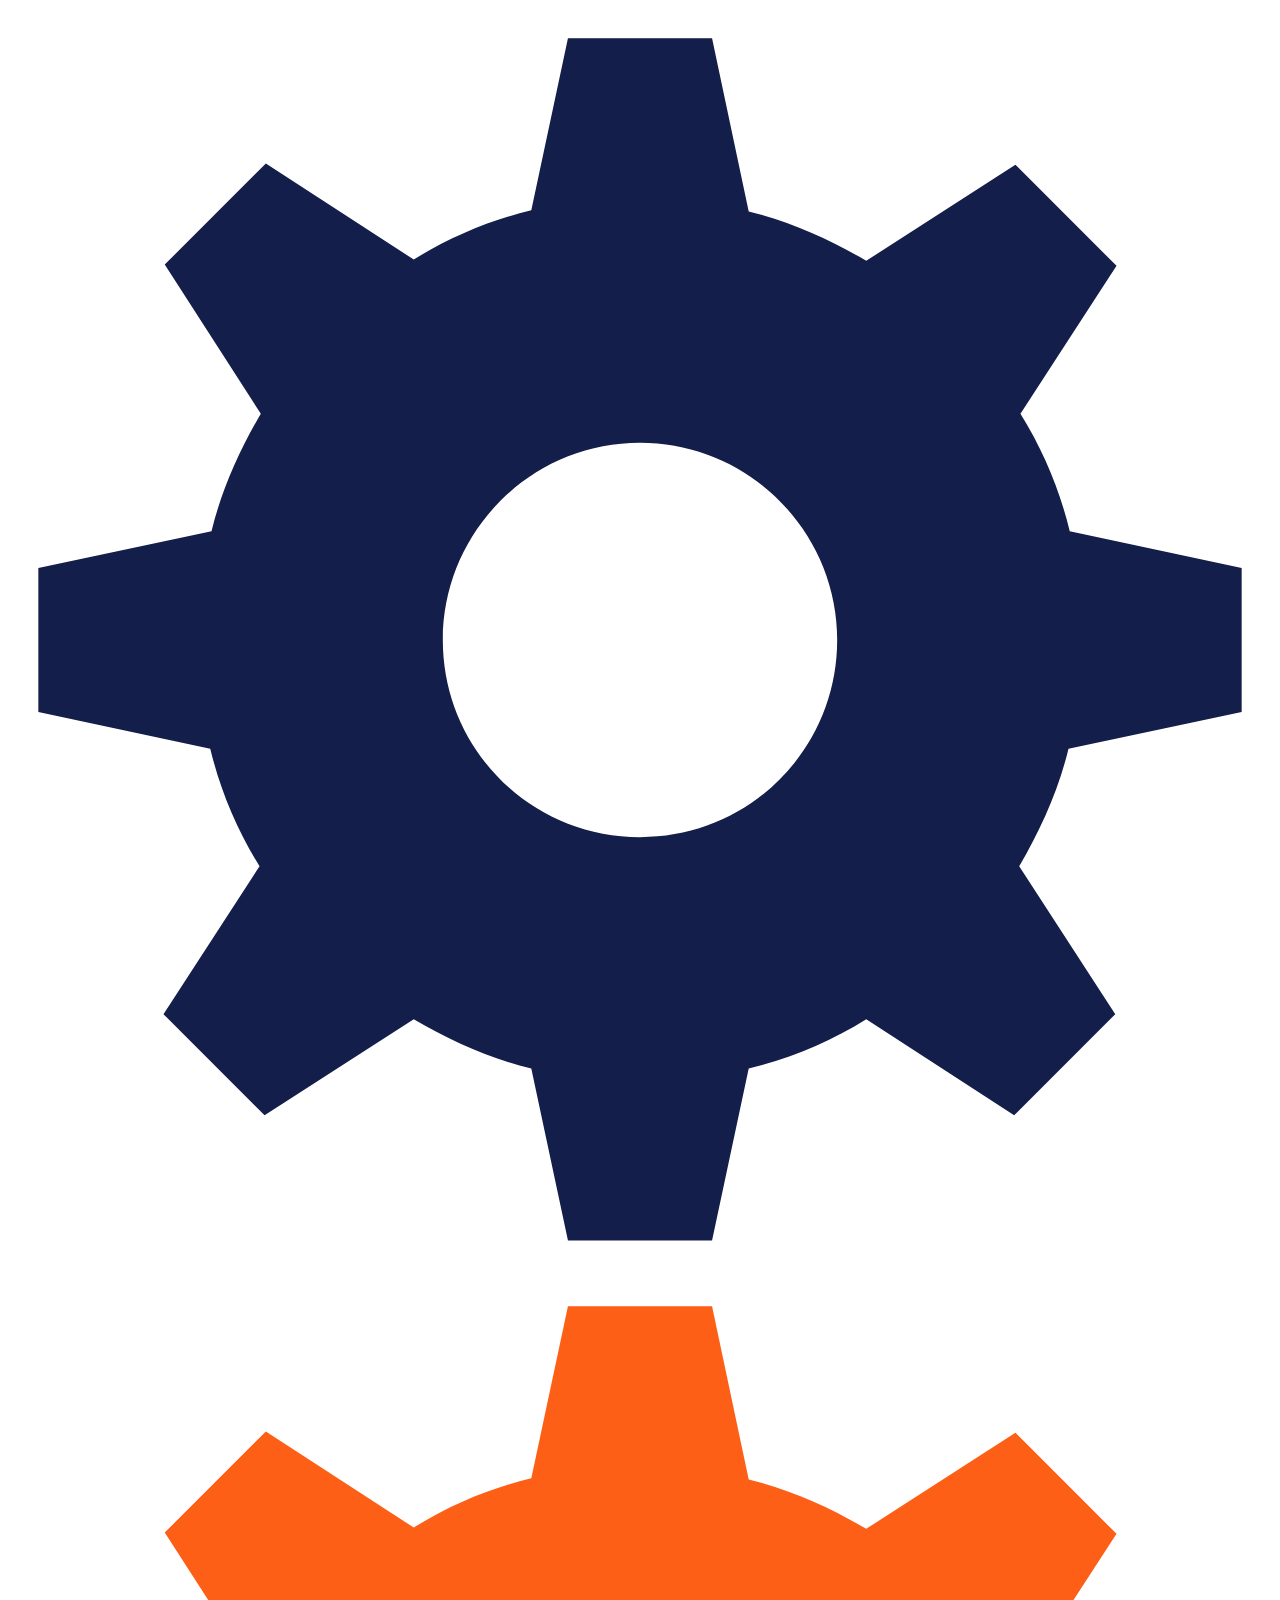
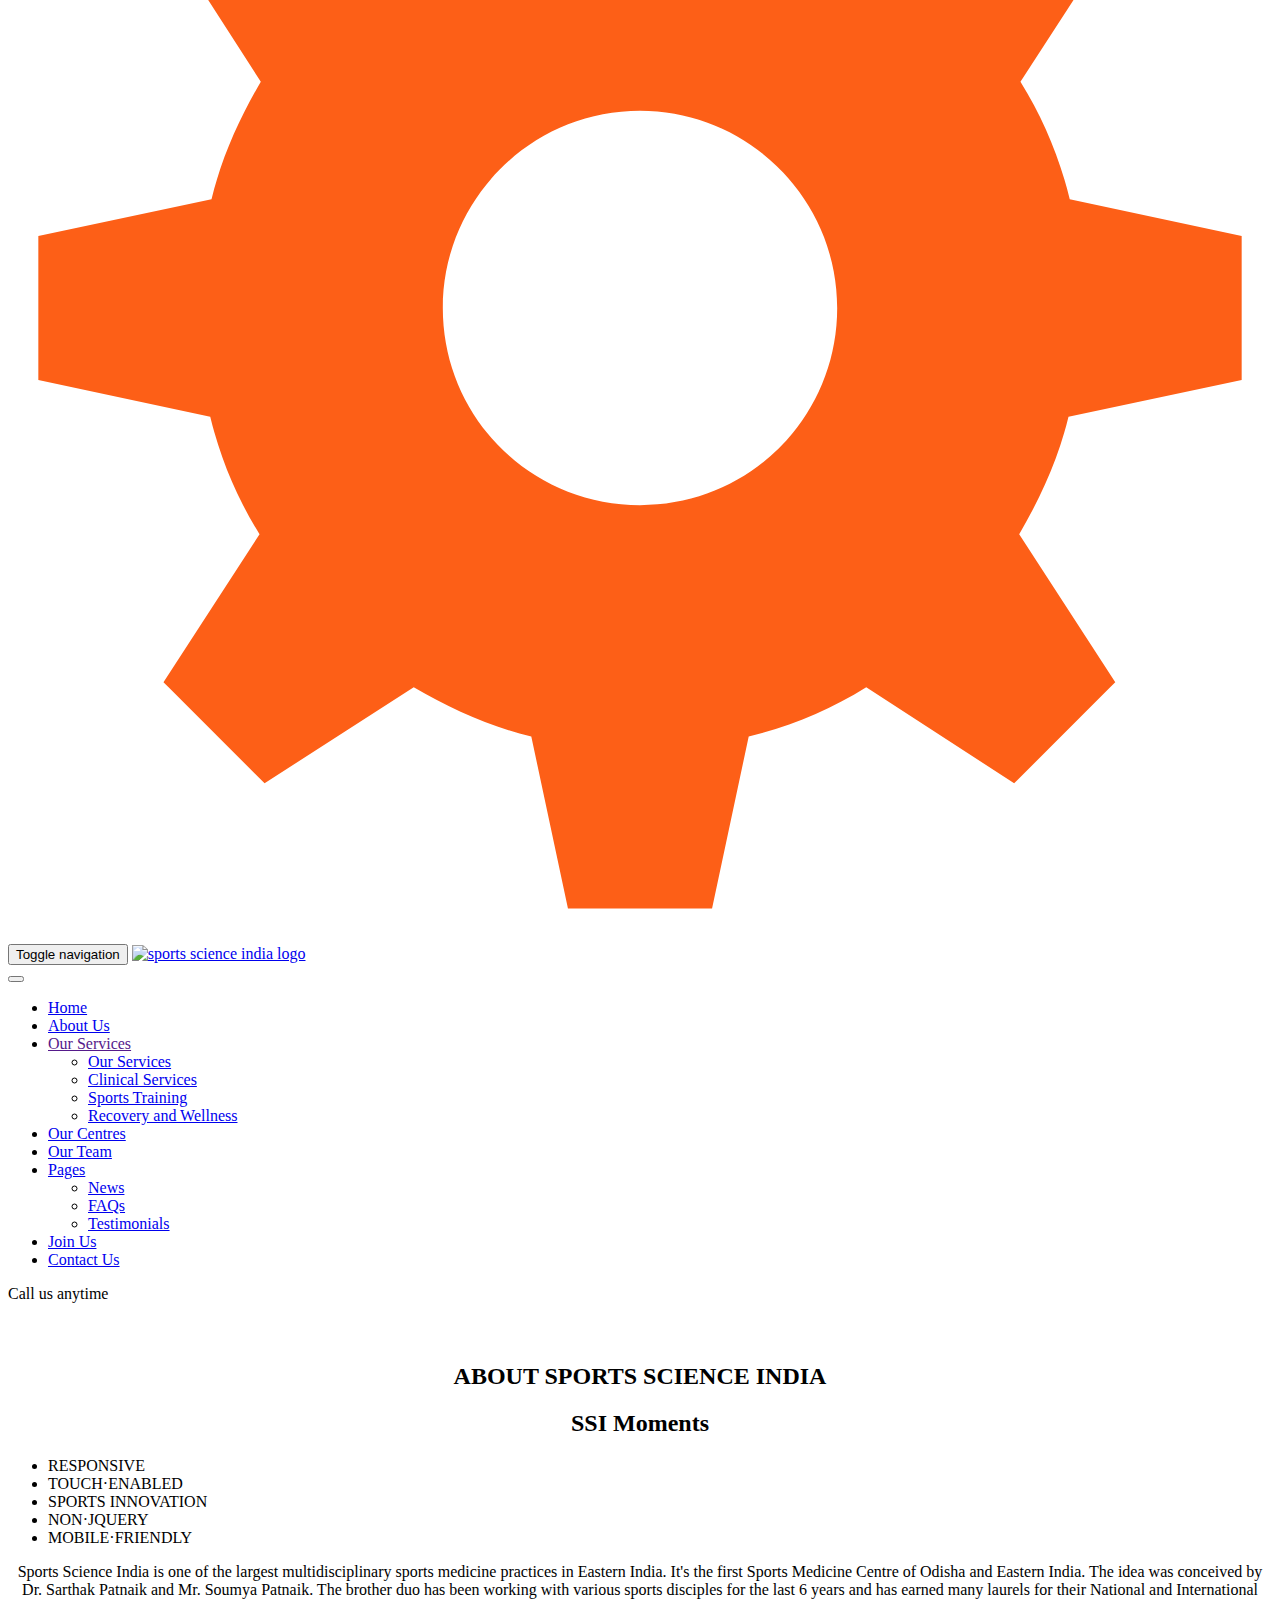
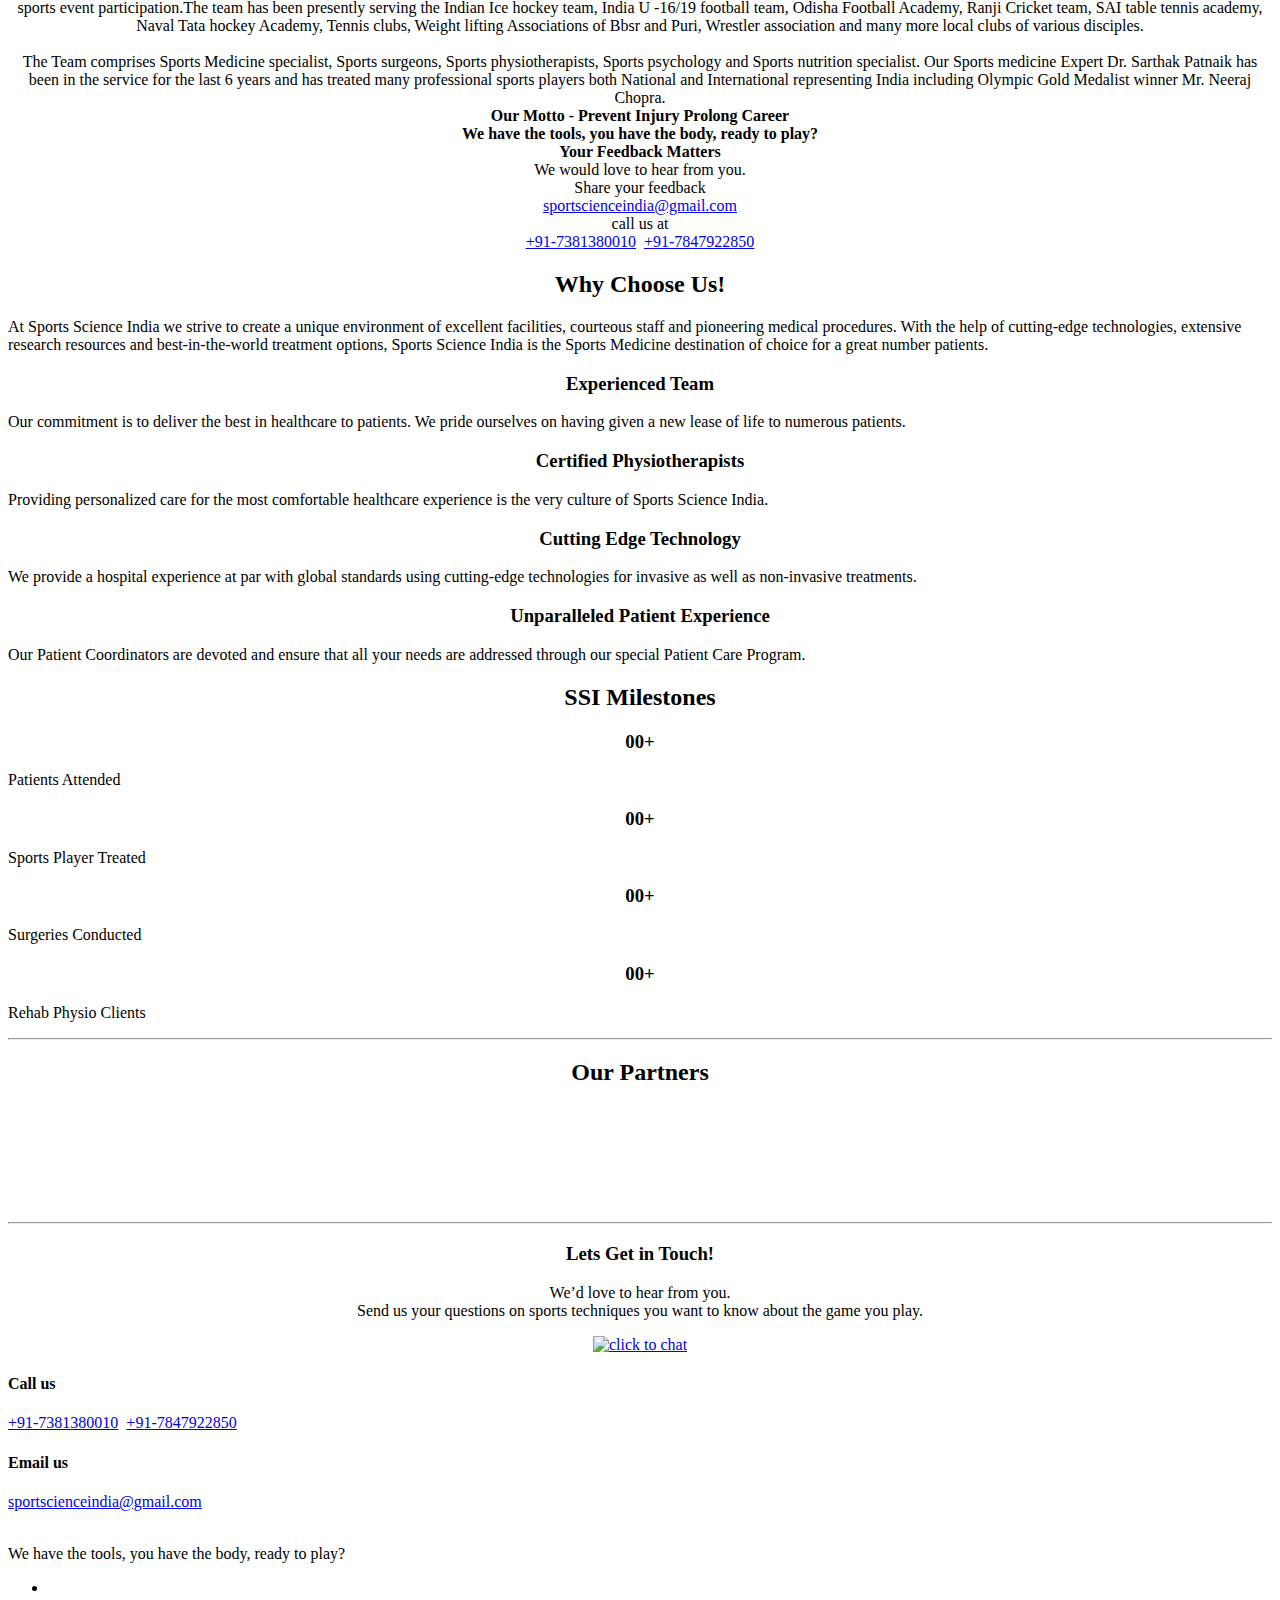
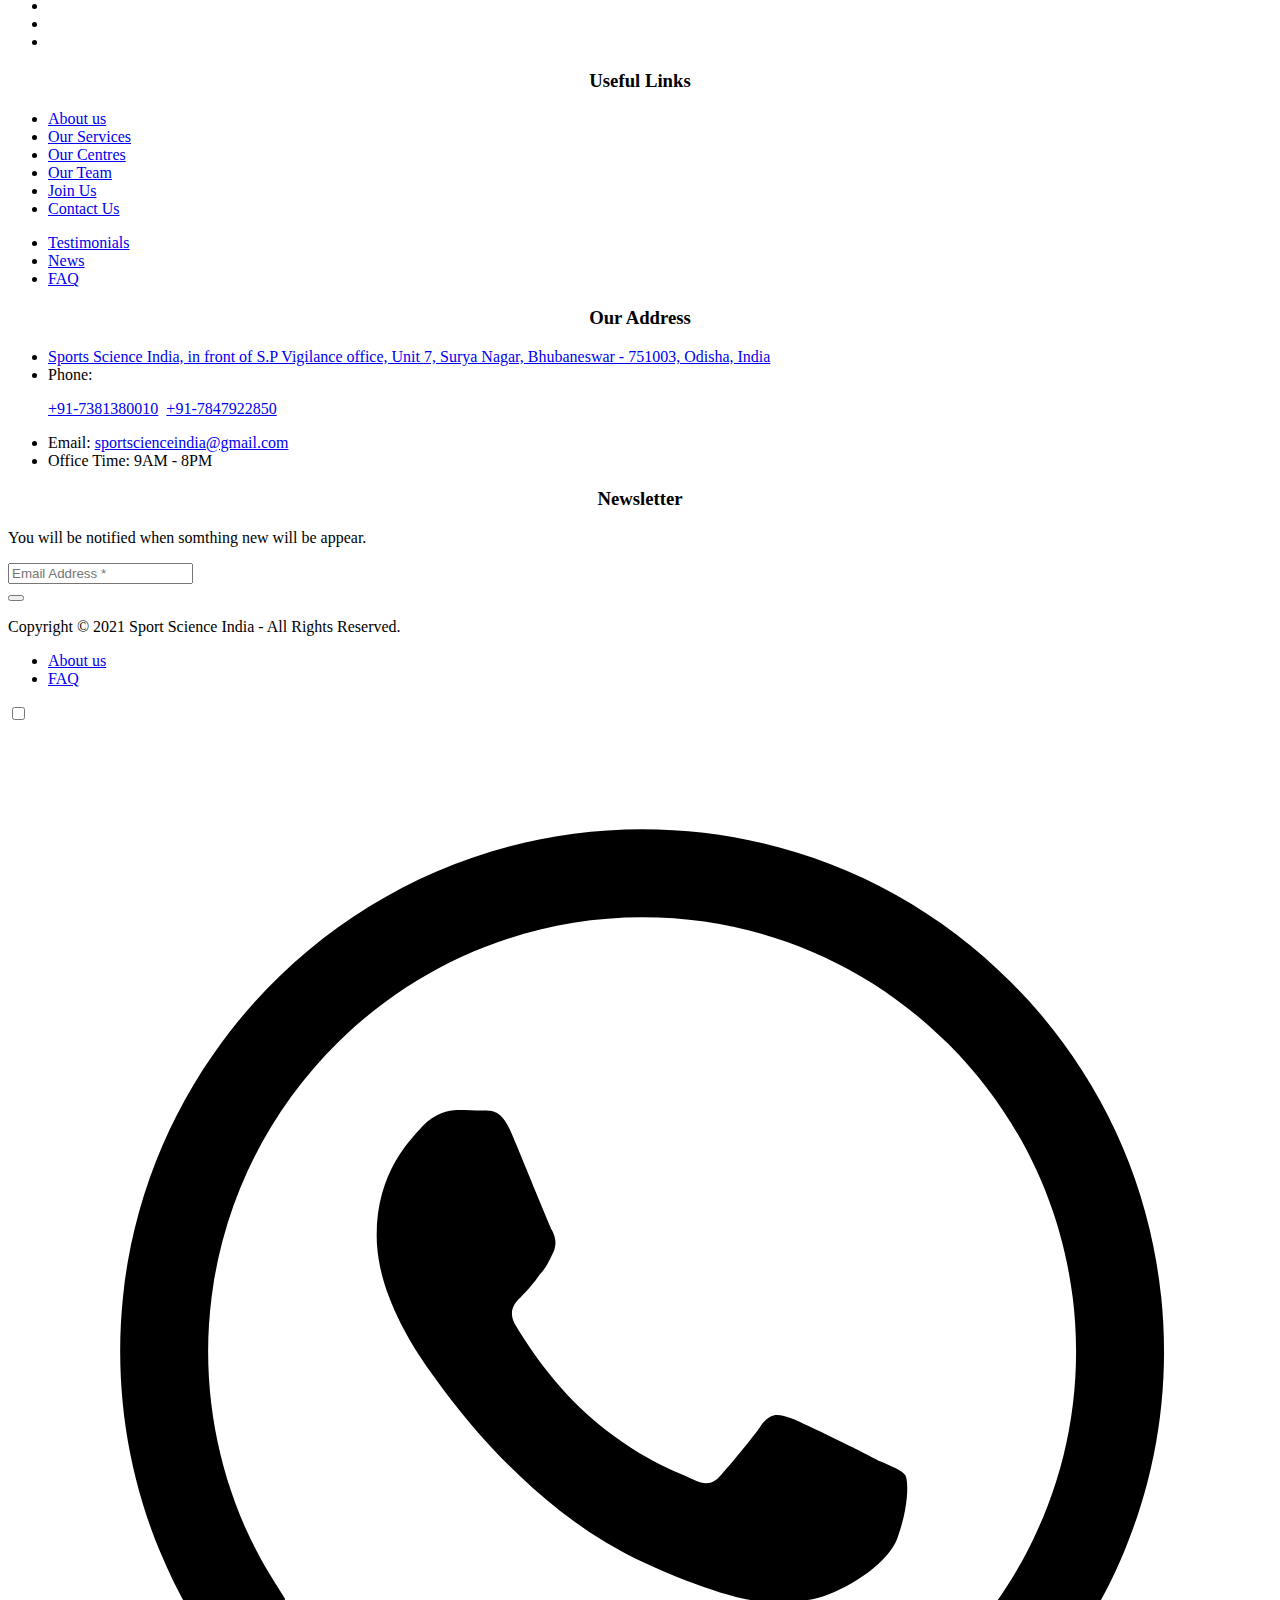
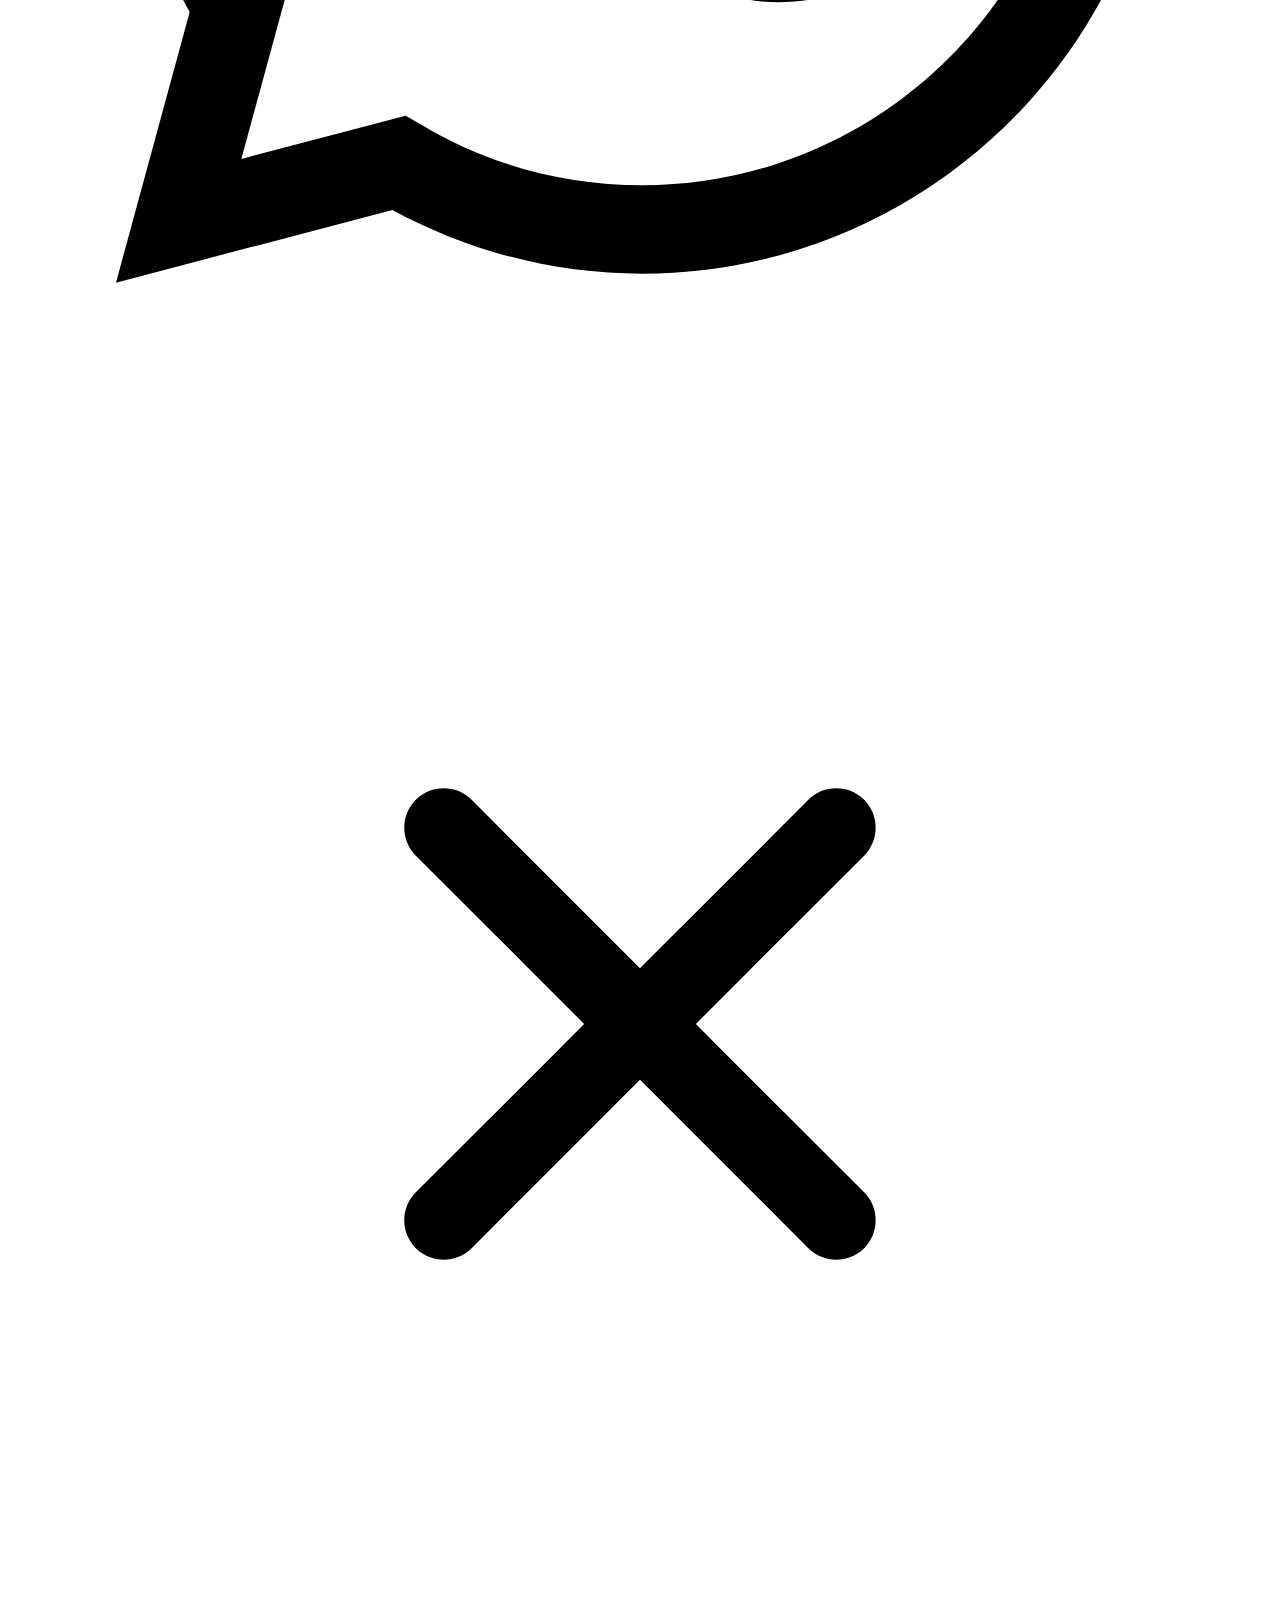
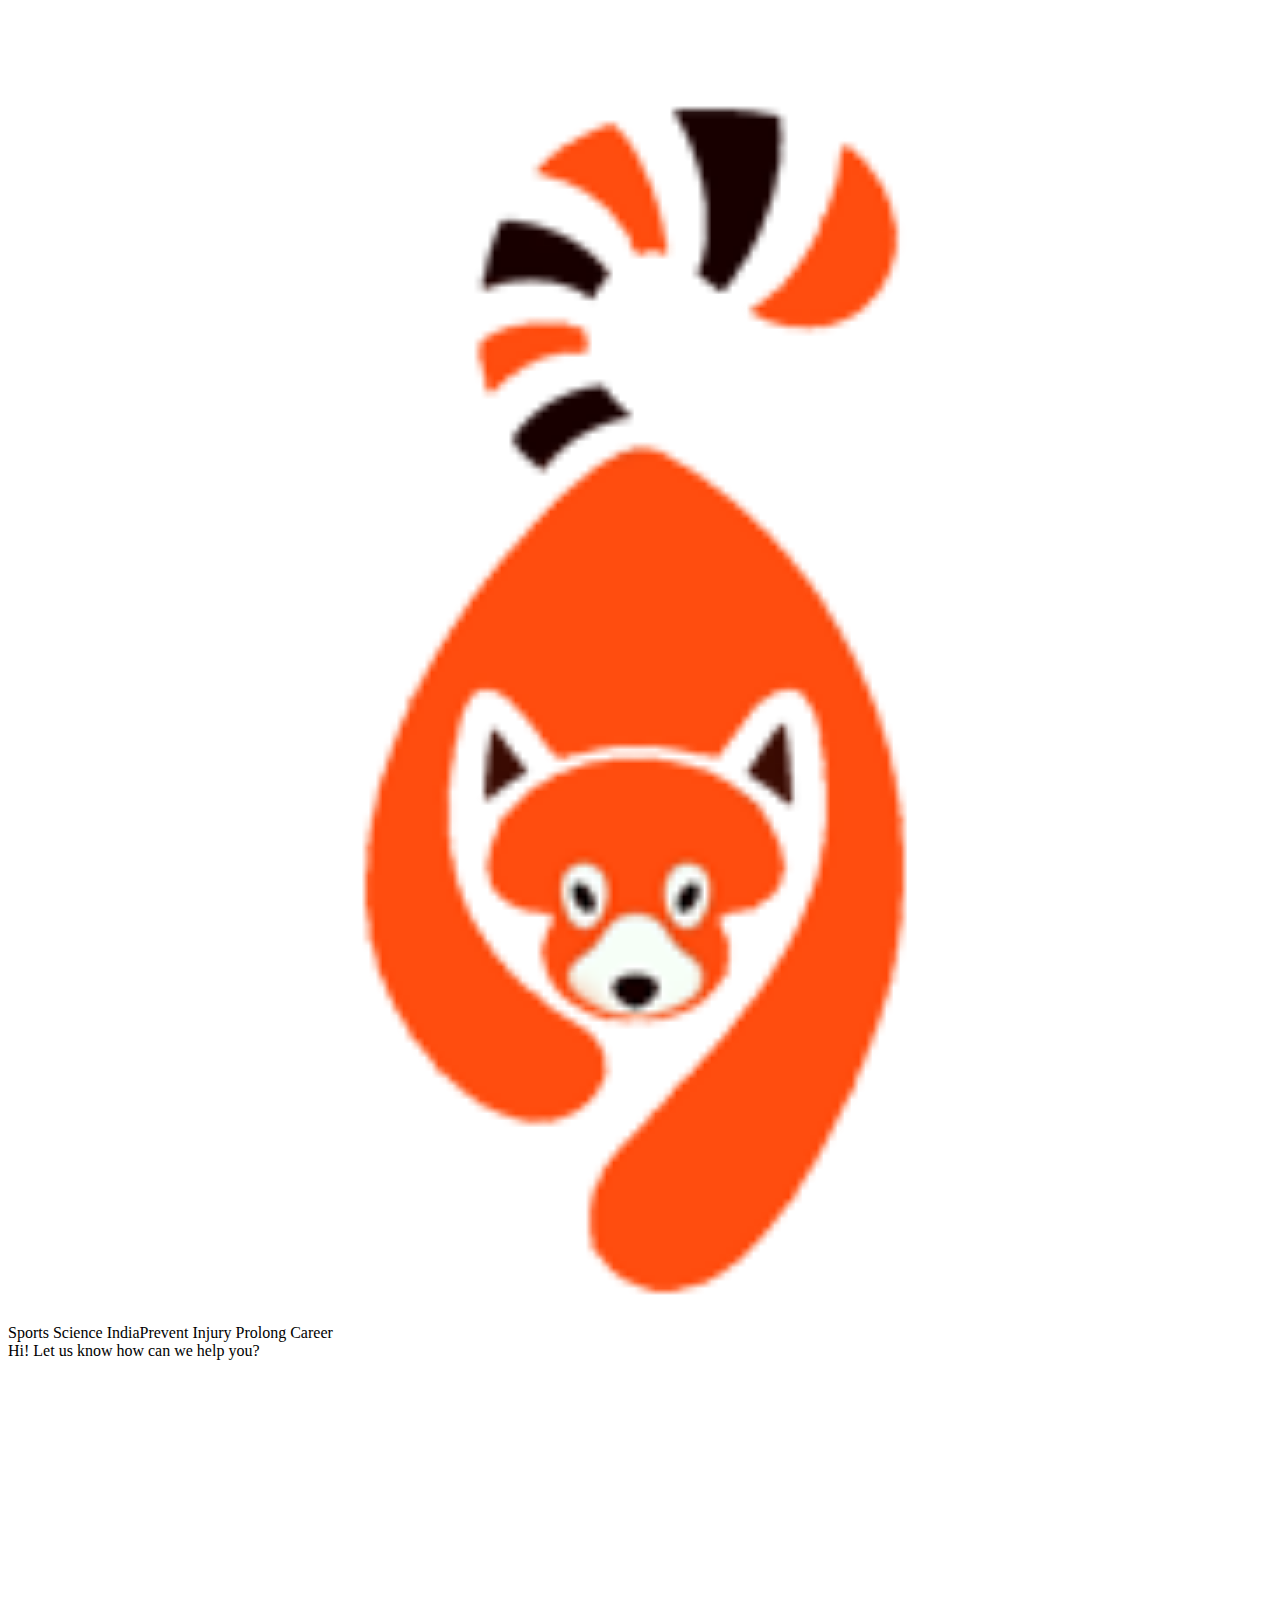
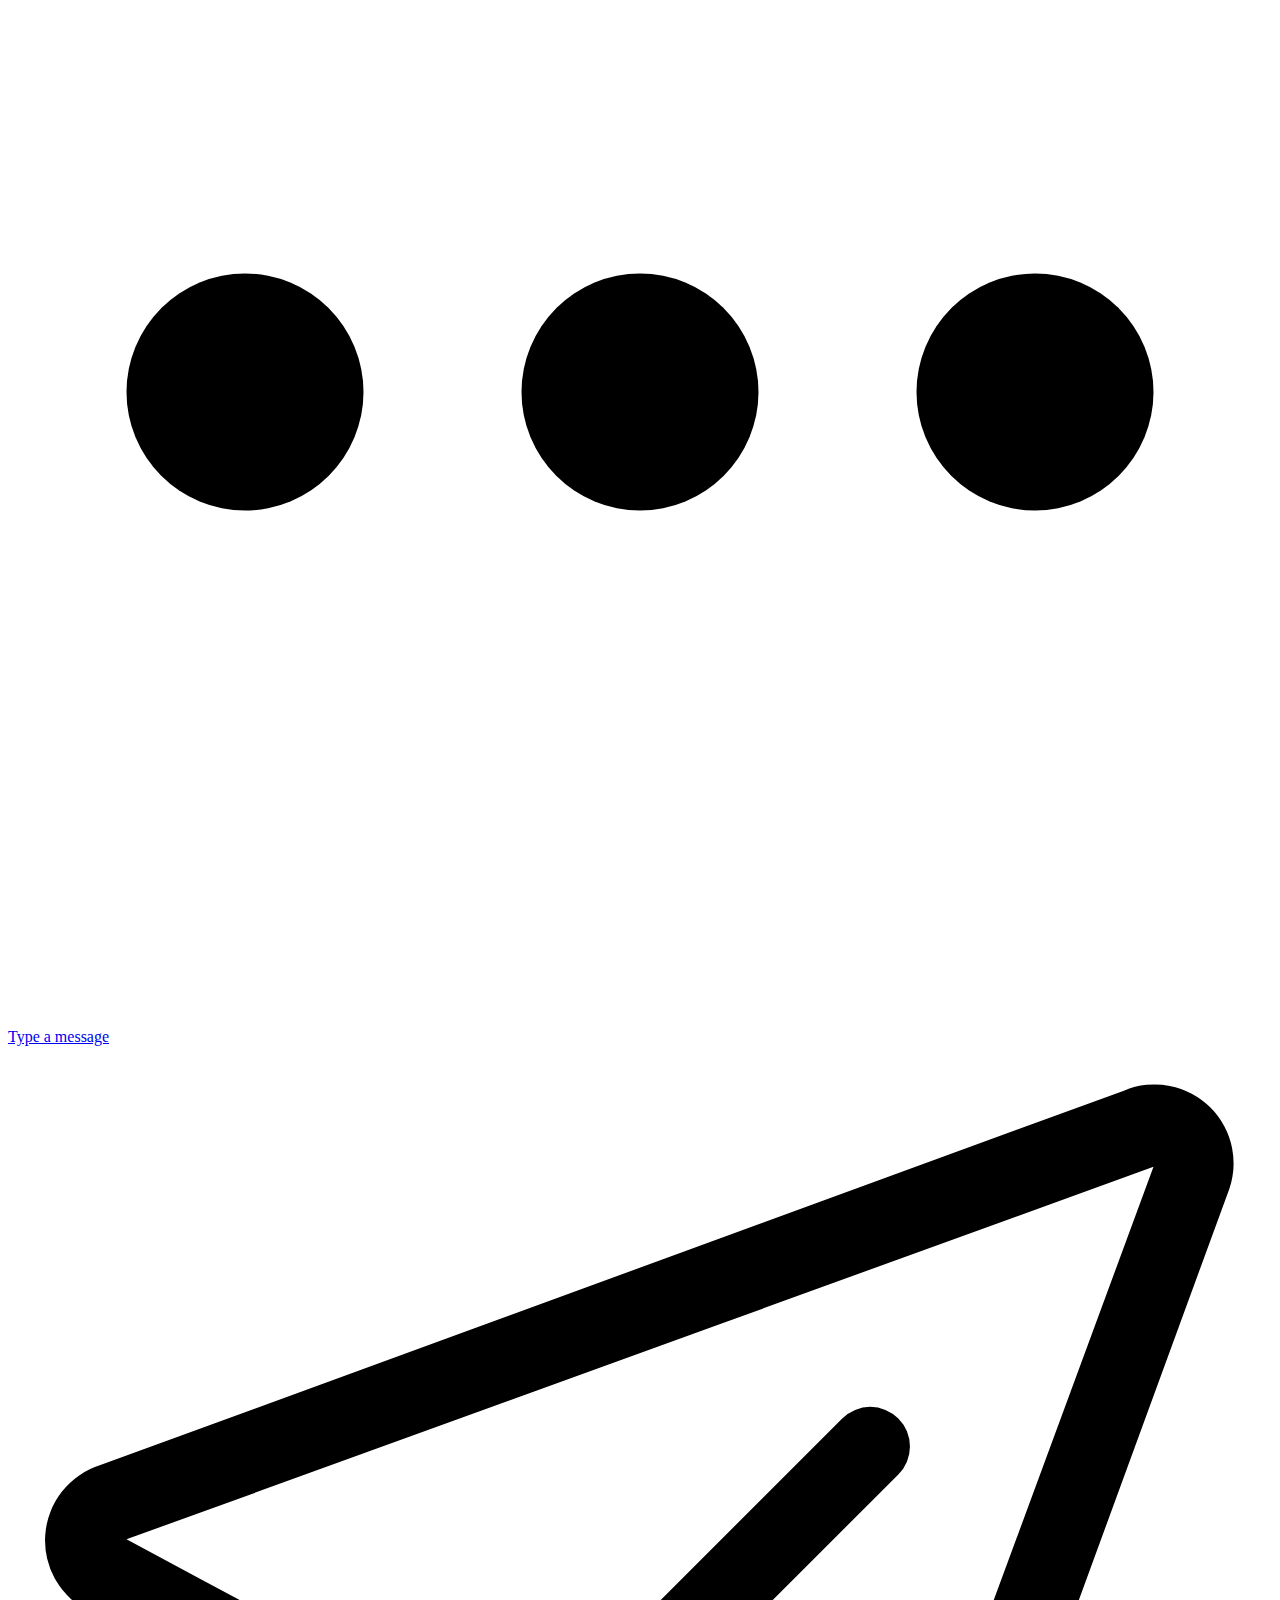
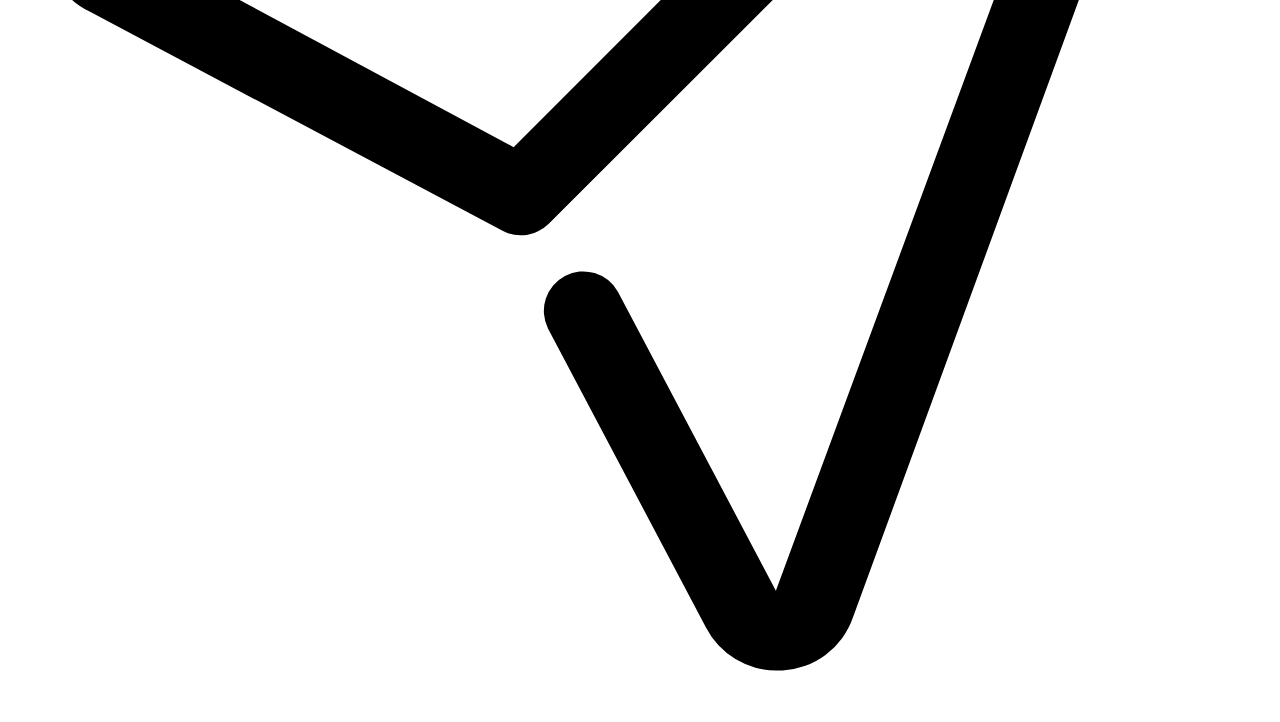
==== about.html @ 833577d1 "Update about.html" ====
<!DOCTYPE html>
<html lang="en">


<head>
    <meta charset="utf-8">
    <meta http-equiv="X-UA-Compatible" content="IE=edge">
    <meta name="viewport" content="width=device-width, initial-scale=1">
    <meta name="author" content="irstheme">

    <title>About Us - Sports Science India</title>
	
    <link rel="icon" href="assets/images/favicon.png" type="image/png" sizes="16x16">
    <link href="assets/css/themify-icons.css" rel="stylesheet">
    <link href="assets/css/flaticon.css" rel="stylesheet">
    <link href="assets/css/bootstrap.min.css" rel="stylesheet">
    <link href="assets/css/animate.css" rel="stylesheet">
    <link href="assets/css/owl.carousel.css" rel="stylesheet">
    <link href="assets/css/owl.theme.css" rel="stylesheet">
    <link href="assets/css/slick.css" rel="stylesheet">
    <link href="assets/css/slick-theme.css" rel="stylesheet">
    <link href="assets/css/swiper.min.css" rel="stylesheet">
    <link href="assets/css/odometer-theme-default.css" rel="stylesheet">
    <link href="assets/css/owl.transitions.css" rel="stylesheet">
    <link href="assets/css/jquery.fancybox.css" rel="stylesheet">
    <link href="assets/css/style.css" rel="stylesheet">

    <!-- HTML5 shim and Respond.js for IE8 support of HTML5 elements and media queries -->
    <!--[if lt IE 9]>
    <script src="https://oss.maxcdn.com/html5shiv/3.7.3/html5shiv.min.js"></script>
    <script src="https://oss.maxcdn.com/respond/1.4.2/respond.min.js"></script>
    <![endif]-->

</head>

<body>

    <!-- start page-wrapper -->
    <div class="page-wrapper">

        <!-- start preloader -->
        <div class="preloader">
            <div class="loader">
                <div class="gear two">
                    <svg viewbox="0 0 100 100" fill="#131e4a">
                        <path d="M97.6,55.7V44.3l-13.6-2.9c-0.8-3.3-2.1-6.4-3.9-9.3l7.6-11.7l-8-8L67.9,20c-2.9-1.7-6-3.1-9.3-3.9L55.7,2.4H44.3l-2.9,13.6      c-3.3,0.8-6.4,2.1-9.3,3.9l-11.7-7.6l-8,8L20,32.1c-1.7,2.9-3.1,6-3.9,9.3L2.4,44.3v11.4l13.6,2.9c0.8,3.3,2.1,6.4,3.9,9.3      l-7.6,11.7l8,8L32.1,80c2.9,1.7,6,3.1,9.3,3.9l2.9,13.6h11.4l2.9-13.6c3.3-0.8,6.4-2.1,9.3-3.9l11.7,7.6l8-8L80,67.9      c1.7-2.9,3.1-6,3.9-9.3L97.6,55.7z M50,65.6c-8.7,0-15.6-7-15.6-15.6s7-15.6,15.6-15.6s15.6,7,15.6,15.6S58.7,65.6,50,65.6z"></path>
                    </svg>
                </div>
                <div class="gear three">
                    <svg viewbox="0 0 100 100" fill="#fd5f17">
                        <path d="M97.6,55.7V44.3l-13.6-2.9c-0.8-3.3-2.1-6.4-3.9-9.3l7.6-11.7l-8-8L67.9,20c-2.9-1.7-6-3.1-9.3-3.9L55.7,2.4H44.3l-2.9,13.6      c-3.3,0.8-6.4,2.1-9.3,3.9l-11.7-7.6l-8,8L20,32.1c-1.7,2.9-3.1,6-3.9,9.3L2.4,44.3v11.4l13.6,2.9c0.8,3.3,2.1,6.4,3.9,9.3      l-7.6,11.7l8,8L32.1,80c2.9,1.7,6,3.1,9.3,3.9l2.9,13.6h11.4l2.9-13.6c3.3-0.8,6.4-2.1,9.3-3.9l11.7,7.6l8-8L80,67.9      c1.7-2.9,3.1-6,3.9-9.3L97.6,55.7z M50,65.6c-8.7,0-15.6-7-15.6-15.6s7-15.6,15.6-15.6s15.6,7,15.6,15.6S58.7,65.6,50,65.6z"></path>
                    </svg>
                </div>
            </div>
        </div>
        <!-- end preloader -->

         <!-- Start header -->
        <header id="header" class="site-header header-style-1">
            <nav class="navigation navbar navbar-default">
                <div class="container-fluid">
                    <div class="navbar-header">
                        <button type="button" class="open-btn">
                            <span class="sr-only">Toggle navigation</span>
                            <span class="icon-bar"></span>
                            <span class="icon-bar"></span>
                            <span class="icon-bar"></span>
                        </button>
                        <a class="navbar-brand" href="index.html"><img src="assets/images/ssi white text.png" alt="sports science india logo"></a>
                    </div>
                    <div id="navbar" class="navbar-collapse collapse navigation-holder">
                        <button class="close-navbar"><i class="ti-close"></i></button>
                        <ul class="nav navbar-nav">
                            <li>
                                <a href="index.html">Home</a>
                            </li>
                            <li><a href="about.html">About Us</a></li>
							<li class="menu-item-has-children">
                                <a href="">Our Services</a>
                                <ul class="sub-menu">
                                    <li><a href="services.html">Our Services</a></li>
                                    <li><a href="clinical-services.html">Clinical Services</a></li>
                                    <li><a href="sports-training.html">Sports Training</a></li>
                                    <li><a href="recovery-wellness.html">Recovery and Wellness</a></li>
                                </ul>
                            </li>
							<li><a href="our-centres.html">Our Centres</a></li>
							<li><a href="our-team.html">Our Team</a></li>
                            <li class="menu-item-has-children">
                                <a href="#">Pages</a>
                                <ul class="sub-menu">
									<li><a href="news.html">News</a></li>
                                    <li><a href="faq.html">FAQs</a></li>
                                    <li><a href="testimonials.html">Testimonials</a></li>
                                </ul>
                            </li>
                            <li><a href="join-us.html">Join Us</a></li>
                            <li><a href="contact.html">Contact Us</a></li>
                        </ul>
                    </div><!-- end of nav-collapse -->

                    <div class="search-contact">
                        
                        <div class="contact">
                            <div class="call">
                                <i class="fi flaticon-call"></i>
                                <p>Call us anytime</p>
                                <h5><a style="color:white" href="tel:7381380010">+91-738 1380 010</a></h5>
                            </div>
                           
                        </div>
                    </div>
                </div><!-- end of container -->
            </nav>
        </header>
        <!-- end of header -->


        <!-- start page-title -->
        <section class="page-title">
            <div class="container">
                <div class="row">
                    <div class="col col-xs-12">
                        <h2>ABOUT SPORTS SCIENCE INDIA</h2>
                    </div>
                </div> <!-- end row -->
            </div> <!-- end container -->
        </section>        
        <!-- end page-title -->

<!-- img gallery -->

<html>
<head>
	<section class="container">
    <title>SSI Gallery</title>
	<h2>SSI Moments</h2>
    <meta name="viewport" content="width=device-width, initial-scale=1.0" />
    <link href="assets/css/ninja-slider.css" rel="stylesheet" type="text/css" />
    <script src="assets/js/ninja-slider.js" type="text/javascript"></script>
    <!--<style>
        body {font: normal 0.9em Arial;margin:0;}
        a {color:#1155CC;}
        ul li {padding: 10px 0;}
        header {display:block;padding:60px 0 20px;text-align:center;position:absolute;top:8%;left:8%;z-index:4;}
        header a {
            font-family: sans-serif;
            font-size: 24px;
            line-height: 24px;
            padding: 8px 13px 7px;
            color: #fff;
            text-decoration:none;
            transition: color 0.7s;
        }
        header a.active {
            font-weight:bold;
            width: 24px;
            height: 24px;
            padding: 4px;
            text-align: center;
            display:inline-block;
            border-radius: 50%;
            background: #C00;
            color: #fff;
        }
    </style>-->
</head>
<body>
    <!--start-->
    <div id="ninja-slider">
        <div class="slider-inner">
            <ul>
                <li>
                    <a class="ns-img" href="assets/images/slide/1.jpeg"></a>
                    <div class="caption">RESPONSIVE</div>
                </li>
                <li>
                    <a class="ns-img" href="assets/images/slide/2.jpeg"></a>
                    <div class="caption">TOUCH·ENABLED</div>
                </li>
                <li>
                    <a class="ns-img" href="assets/images/slide/3.jpg"></a>
                    <div class="caption">SPORTS INNOVATION</div>
                </li>
                <li>
                    <a class="ns-img" href="img/4.jpg"></a>
                    <div class="caption">NON·JQUERY</div>
                </li>
                <li>
                    <a class="ns-img" href="img/5.jpg"></a>
                    <div class="caption">MOBILE·FRIENDLY</div>
                </li>
            </ul>
            <div class="navsWrapper">
                <div id="ninja-slider-prev"></div>
                <div id="ninja-slider-next"></div>
            </div>
        </div>
    </div>
	</section>
    <!--end-->  
</body>
</html>


		<!-- end img gallery -->

        <!-- start about-us-section -->
        <section class="container section-padding">
            <div class="container">
                        <div class="section-title">
                        </div>
                        <div class="title-text">
                            <center>Sports Science India is one of the largest multidisciplinary sports medicine practices in Eastern India. It's the first Sports Medicine Centre of Odisha and Eastern India. The idea was conceived by Dr. Sarthak Patnaik and Mr. Soumya Patnaik. The brother duo has been working with various sports disciples for the last 6 years and has earned many laurels for their National and International sports event participation.The team has been presently serving the Indian Ice hockey team, India U -16/19 football team, Odisha Football Academy, Ranji Cricket team, SAI table tennis academy, Naval Tata hockey Academy, Tennis clubs, Weight lifting Associations of Bbsr and Puri, Wrestler association and many more local clubs of various disciples.<center><br>
							<center>The Team comprises Sports Medicine specialist, Sports surgeons, Sports physiotherapists, Sports psychology and Sports nutrition specialist. Our Sports medicine Expert Dr. Sarthak Patnaik has been in the service for the last 6 years and has treated many professional sports players both National and International representing India including Olympic Gold Medalist winner Mr. Neeraj Chopra.<center>
							<center><b>Our Motto - Prevent Injury Prolong Career</b><center>
							<center><b>We have the tools, you have the body, ready to play?</b><center>
							<center><b>Your Feedback Matters</b><center>
							<center>We would love to hear from you.<center>
							<center>Share your feedback<center>
							<a href="mailto:sportscienceindia@gmail.com">sportscienceindia@gmail.com</a>
							<center>call us at<center>
							<a href="tel:7381380010">+91-7381380010</a>&nbsp;&nbsp;<a href="tel:7847922850">+91-7847922850</a>
							
                       
                        </div>                  
            </div> <!-- end container -->
        </section>
        <!-- end about-us-section -->


        <!-- start why-choose-section -->
        <section class="why-choose-section section-padding">
            <div class="container">
                <div class="row">
                    <div class="col col-lg-6 col-lg-offset-3 col-md-8 col-md-offset-2">
                        <div class="section-title-s3">
                            <h2>Why Choose Us!</h2>
                            <p>At Sports Science India we strive to create a unique environment of excellent facilities, courteous staff and pioneering medical procedures. With the help of cutting-edge technologies, extensive research resources and best-in-the-world treatment options, Sports Science India is the Sports Medicine destination of choice for a great number patients.</p>
                        </div>
                    </div>
                </div>
                <div class="row">
                    <div class="col col-xs-12">
                        <div class="why-choose-grids clearfix">
                            <div class="grid">
                                <i class="fi flaticon-network-1"></i>
                                <h3>Experienced Team</h3>
                                <p>Our commitment is to deliver the best in healthcare to patients. We pride ourselves on having given a new lease of life to numerous patients.</p>
                            </div>
                            <div class="grid">
                                <i class="fi flaticon-circular-label-with-certified-stamp"></i>
                                <h3>Certified Physiotherapists</h3>
                                <p>Providing personalized care for the most comfortable healthcare experience is the very culture of Sports Science India.</p>
                            </div>
                            <div class="grid">
                                <i class="fi flaticon-chip"></i>
                                <h3>Cutting Edge Technology</h3>
                                <p>We provide a hospital experience at par with global standards using cutting-edge technologies for invasive as well as non-invasive treatments.</p>
                            </div>
                            <div class="grid">
                                <i class="fi flaticon-24-hours"></i>
                                <h3>Unparalleled Patient Experience</h3>
                                <p>Our Patient Coordinators are devoted and ensure that all your needs are addressed through our special Patient Care Program.</p>
                            </div>
                        </div>
                    </div>
                </div>
            </div> <!-- end container -->
        </section>
        <!-- end why-choose-section -->


        

		
		<!-- start fun-fact-section -->
       <section class="fun-fact-section">
		<style>
		h2 {text-align: center;}
		</style>
		<h2>SSI Milestones</h2>
            <div class="container">
                <div class="row">
                    <div class="col col-xs-12">
                        <div class="fun-fact-grids clearfix">
                            <div class="grid">
                                <div class="info">
                                    <!--<i class="fi flaticon-worker"></i>-->
                                    <h3><span class="odometer" data-count="11000">00</span>+</h3>
                                    <p>Patients Attended</p>
                                </div>
                            </div>
                            <div class="grid">
                                <div class="info">
                                    <!--<i class="fi flaticon-engineer"></i>-->
                                    <h3><span class="odometer" data-count="800">00</span>+</h3>
                                    <p>Sports Player Treated</p>
                                </div>
                            </div>
                            <div class="grid">
                                <div class="info">
                                    <!--<i class="fi flaticon-trophy"></i>-->
                                    <h3><span class="odometer" data-count="1200">00</span>+</h3>
                                    <p>Surgeries Conducted</p>
                                </div>
                            </div>
                            <div class="grid">
                                <div class="info">
                                    <!--<i class="fi flaticon-like-1"></i>-->
                                    <h3><span class="odometer" data-count="18000">00</span>+</h3>
                                    <p>Rehab Physio Clients</p>
                                </div>
                            </div>
                        </div>
                    </div>
                </div>
            <hr>
			</div> <!-- end container -->
		</section>
        <!-- end fun-fact-section -->


        <!-- start partners-section -->
        <section class="partners-section">
		<body style="background-color:#161616:">
		<style>
		h2 {text-align: center;}
		</style>
            <h2>Our Partners</h2>
            <div class="container">
                <div class="row">
                    <div class="col col-xs-12">
                        <div class="partner-grids partners-slider">
                            <div class="grid">
                                <img src="assets/images/partners/amri.png" alt>
                            </div>
                            <div class="grid">
                                <img src="assets/images/partners/decathlon.png" alt>
                            </div>
                            <div class="grid">
                                <img src="assets/images/partners/ice hockey.png" alt>
                            </div>
                            <div class="grid">
                                <img src="assets/images/partners/rugby india.png" alt>
                            </div>
                            <div class="grid">
                                <img src="assets/images/partners/sports surge logo.png" alt>
                            </div>
							<div class="grid">
                                <img src="assets/images/partners/ardor.png" alt>
                            </div>
                        </div>
                    </div>
                </div>
				<hr>
            </div> <!-- end container -->
        </body>
		</section>
        <!-- end partners-section -->




        


        <!-- start cta-section -->
        <section class="cta-section">
            <div class="container">
                <div class="row">
                    <div class="col col-lg-6 col-md-6">
                        <div class="cta-text">
						<style>
						h3 {text-align: center;}
						</style>
                            <h3>Lets Get in Touch!</h3>
                            <p style="text-align:center;">We’d love to hear from you.<br>Send us your questions on sports techniques you want to know about the game you play.</p>
							<center><a href="https://wa.me/7381380010"><img src="assets/images/whatsapp-footer.png" alt="click to chat"/></a></center>
                        </div>
                    </div>
                    <div class="col col-lg-5 col-lg-offset-1 col-md-6">
                        <div class="contact-info">
                            <div>
                                <i class="fi flaticon-call"></i>
                                <h4>Call us</h4>
                                <a href="tel:7381380010">+91-7381380010</a>&nbsp;&nbsp;<a href="tel:7847922850">+91-7847922850</a>
                            </div>
                            <div>
                                <i class="fi flaticon-contact"></i>
                                <h4>Email us</h4>
                                <a href="mailto:sportscienceindia@gmail.com">sportscienceindia@gmail.com</a>
                            </div>
                        </div>
                    </div>
                </div>
            </div> <!-- end container -->
        </section>
        <!-- end cta-section -->


        <!-- start site-footer -->
        <footer class="site-footer">
            <div class="upper-footer">
                <div class="container">
                    <div class="row">
                        <div class="col col-lg-3 col-md-3 col-sm-6">
                            <div class="widget about-widget">
                                <div class="logo widget-title">
                                    <img src="assets/images/ssi original.png" alt>
                                </div>
                                <p>We have the tools, you have the body, ready to play?</p>
                                <div class="social-icons">
                                    <ul>
                                        <li><a href="https://www.facebook.com/sportscienceindia"><i class="ti-facebook"></i></a></li>
										<li><a href="https://www.instagram.com/sports_science_india/"><i class="ti-instagram"></i></a></li>
                                        <li><a href="https://www.linkedin.com/company/sports-science-india/?originalSubdomain=in"><i class="ti-linkedin"></i></a></li>
                                        <li><a href="https://www.youtube.com/channel/UCtOvDuCReussgDKGEo9REAQ"><i class="ti-youtube"></i></a></li>
                                    </ul>
                                </div>
                            </div>
                        </div>
                        <div class="col col-lg-3 col-md-3 col-sm-6">
                            <div class="widget link-widget">
                                <div class="widget-title">
                                    <h3>Useful Links</h3>
                                </div>
                                <ul>
                                    <li><a href="about.html">About us</a></li>
                                    <li><a href="services.html">Our Services</a></li>
									<li><a href="our-centres">Our Centres</a></li>
                                    <li><a href="our-team.html">Our Team</a></li>
                                    <li><a href="join-us.html">Join Us</a></li>
									<li><a href="contact.html">Contact Us</a></li>
                                </ul>
                                <ul>
                                    
                                    <li><a href="testimonials.html">Testimonials</a></li>
                                    <li><a href="news.html">News</a></li>
                                    <li><a href="faq.html">FAQ</a></li>
                                </ul>
                            </div>
                        </div>
                        <div class="col col-lg-3 col-md-3 col-sm-6">
                            <div class="widget contact-widget service-link-widget">
                                <div class="widget-title">
                                    <h3>Our Address</h3>
                                </div>
                                <ul>
                                    <li><a href="https://maps.app.goo.gl/Rnhb8DfFu7na8LeN9"> Sports Science India, in front of S.P Vigilance office, Unit 7, Surya Nagar, Bhubaneswar - 751003, Odisha, India </a></li>
                                    <li><span>Phone:</span> 
									<p><a href="tel:7381380010">+91-7381380010</a>&nbsp;&nbsp;<a href="tel:7847922850">+91-7847922850</a></li></p>
                                    <li><span>Email:</span> <a href="mailto:sportscienceindia@gmail.com">sportscienceindia@gmail.com</a></li>
                                    <li><span>Office Time:</span> 9AM - 8PM</li>
                                </ul>
                            </div>
                        </div>
                        <div class="col col-lg-3 col-md-3 col-sm-6">
                            <div class="widget newsletter-widget">
                                <div class="widget-title">
                                    <h3>Newsletter</h3>
                                </div>
                                <p>You will be notified when somthing new will be appear.</p>
                                <form>
                                    <div class="input-1">
                                        <input type="email" class="form-control" placeholder="Email Address *" required>
                                    </div>
                                    <div class="submit clearfix">
                                        <button type="submit"><i class="ti-email"></i></button>
                                    </div>
                                </form>
                            </div>
                        </div>
                    </div>
                </div> <!-- end container -->
            </div>
            <div class="lower-footer">
                <div class="container">
                    <div class="row">
                        <div class="separator"></div>
                        <div class="col col-xs-12">
                            <p class="copyright">Copyright © 2021 Sport Science India - All Rights Reserved.</a></p>
                            <div class="extra-link">
                                <ul>
                                    
                                    <li><a href="about.html">About us</a></li>
                                    <li><a href="faq.html">FAQ</a></li>
                                </ul>
                            </div>
                        </div>
                    </div>
                </div>
            </div>
        </footer>
        <!-- end site-footer -->


    </div>
    <!-- end of page-wrapper -->

<input class="chat-menu hidden" id="offchat-menu" type="checkbox"/>
<div class="sticky-button" id="sticky-button">
	<label for="offchat-menu">
		<svg class="chat-icon" viewBox="0 0 24 24">
			<path d="M12.04 2C6.58 2 2.13 6.45 2.13 11.91C2.13 13.66 2.59 15.36 3.45 16.86L2.05 22L7.3 20.62C8.75 21.41 10.38 21.83 12.04 21.83C17.5 21.83 21.95 17.38 21.95 11.92C21.95 9.27 20.92 6.78 19.05 4.91C17.18 3.03 14.69 2 12.04 2M12.05 3.67C14.25 3.67 16.31 4.53 17.87 6.09C19.42 7.65 20.28 9.72 20.28 11.92C20.28 16.46 16.58 20.15 12.04 20.15C10.56 20.15 9.11 19.76 7.85 19L7.55 18.83L4.43 19.65L5.26 16.61L5.06 16.29C4.24 15 3.8 13.47 3.8 11.91C3.81 7.37 7.5 3.67 12.05 3.67M8.53 7.33C8.37 7.33 8.1 7.39 7.87 7.64C7.65 7.89 7 8.5 7 9.71C7 10.93 7.89 12.1 8 12.27C8.14 12.44 9.76 14.94 12.25 16C12.84 16.27 13.3 16.42 13.66 16.53C14.25 16.72 14.79 16.69 15.22 16.63C15.7 16.56 16.68 16.03 16.89 15.45C17.1 14.87 17.1 14.38 17.04 14.27C16.97 14.17 16.81 14.11 16.56 14C16.31 13.86 15.09 13.26 14.87 13.18C14.64 13.1 14.5 13.06 14.31 13.3C14.15 13.55 13.67 14.11 13.53 14.27C13.38 14.44 13.24 14.46 13 14.34C12.74 14.21 11.94 13.95 11 13.11C10.26 12.45 9.77 11.64 9.62 11.39C9.5 11.15 9.61 11 9.73 10.89C9.84 10.78 10 10.6 10.1 10.45C10.23 10.31 10.27 10.2 10.35 10.04C10.43 9.87 10.39 9.73 10.33 9.61C10.27 9.5 9.77 8.26 9.56 7.77C9.36 7.29 9.16 7.35 9 7.34C8.86 7.34 8.7 7.33 8.53 7.33Z"/>
		</svg>
		<svg class="close-icon" viewBox="0 0 512 512">
			<path d="M278.6 256l68.2-68.2c6.2-6.2 6.2-16.4 0-22.6-6.2-6.2-16.4-6.2-22.6 0L256 233.4l-68.2-68.2c-6.2-6.2-16.4-6.2-22.6 0-3.1 3.1-4.7 7.2-4.7 11.3 0 4.1 1.6 8.2 4.7 11.3l68.2 68.2-68.2 68.2c-3.1 3.1-4.7 7.2-4.7 11.3 0 4.1 1.6 8.2 4.7 11.3 6.2 6.2 16.4 6.2 22.6 0l68.2-68.2 68.2 68.2c6.2 6.2 16.4 6.2 22.6 0 6.2-6.2 6.2-16.4 0-22.6L278.6 256z"/>
		</svg>
	</label>
</div>
<div class="sticky-chat">
	<div class="chat-content">
		<div class="chat-header">
			<svg version="1.1" id="Layer_1" xmlns="http://www.w3.org/2000/svg" xmlns:xlink="http://www.w3.org/1999/xlink" x="0px" y="0px"
	 viewBox="0 0 612 610" style="enable-background:new 0 0 612 610;" xml:space="preserve">
<image style="overflow:visible;" width="180" height="180" xlink:href="[data-uri]" transform="matrix(3.3889 0 0 3.3889 0 0)">
</image>
</svg>
			<div class="title">Sports Science India<span>Prevent Injury Prolong Career</span>
			</div>
		</div>
		<div class="chat-text"><span>Hi! Let us know how can we help you?</span>
      <span class="typing">
        <svg viewBox="0 0 512 512">
          <circle cx="256" cy="256" r="48"></circle>
          <circle cx="416" cy="256" r="48"></circle>
          <circle cx="96" cy="256" r="48"></circle>
        </svg>
       </span>
      </div>
	  </div>
  <a class="chat-button" href="https://wa.me/7381380010" rel="nofollow noreferrer" target="_blank">
    <span>Type a message</span>
    <svg viewBox="0 0 32 32">
      <path d="M19.47,31a2,2,0,0,1-1.8-1.09l-4-7.57a1,1,0,0,1,1.77-.93l4,7.57L29,3.06,3,12.49l9.8,5.26,8.32-8.32a1,1,0,0,1,1.42,1.42l-8.85,8.84a1,1,0,0,1-1.17.18L2.09,14.33a2,2,0,0,1,.25-3.72L28.25,1.13a2,2,0,0,1,2.62,2.62L21.39,29.66A2,2,0,0,1,19.61,31Z"/>
    </svg> 
   </a>
  </div>



    <!-- All JavaScript files
    ================================================== -->
    <script src="assets/js/jquery.min.js"></script>
    <script src="assets/js/bootstrap.min.js"></script>

    <!-- Plugins for this template -->
    <script src="assets/js/jquery-plugin-collection.js"></script>

    <!-- Custom script for this template -->
    <script src="assets/js/script.js"></script>
</body>


</html>
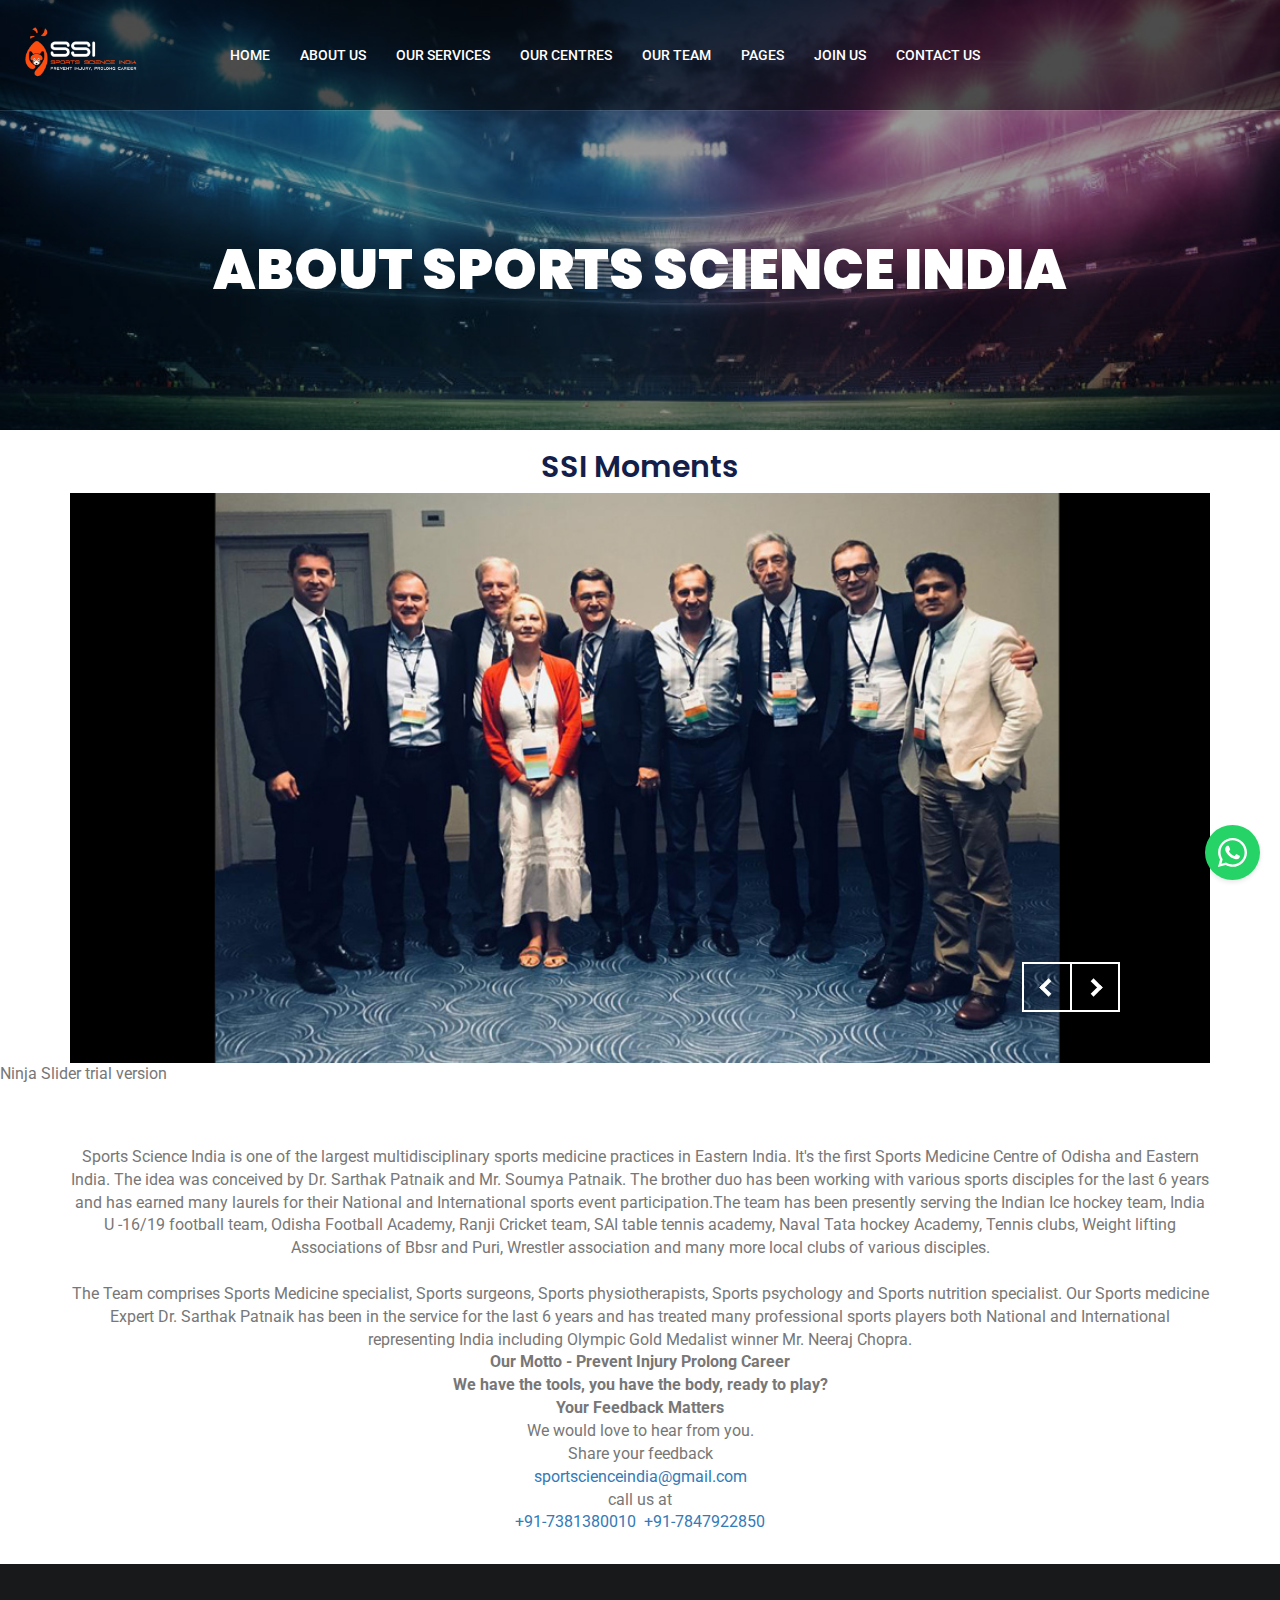
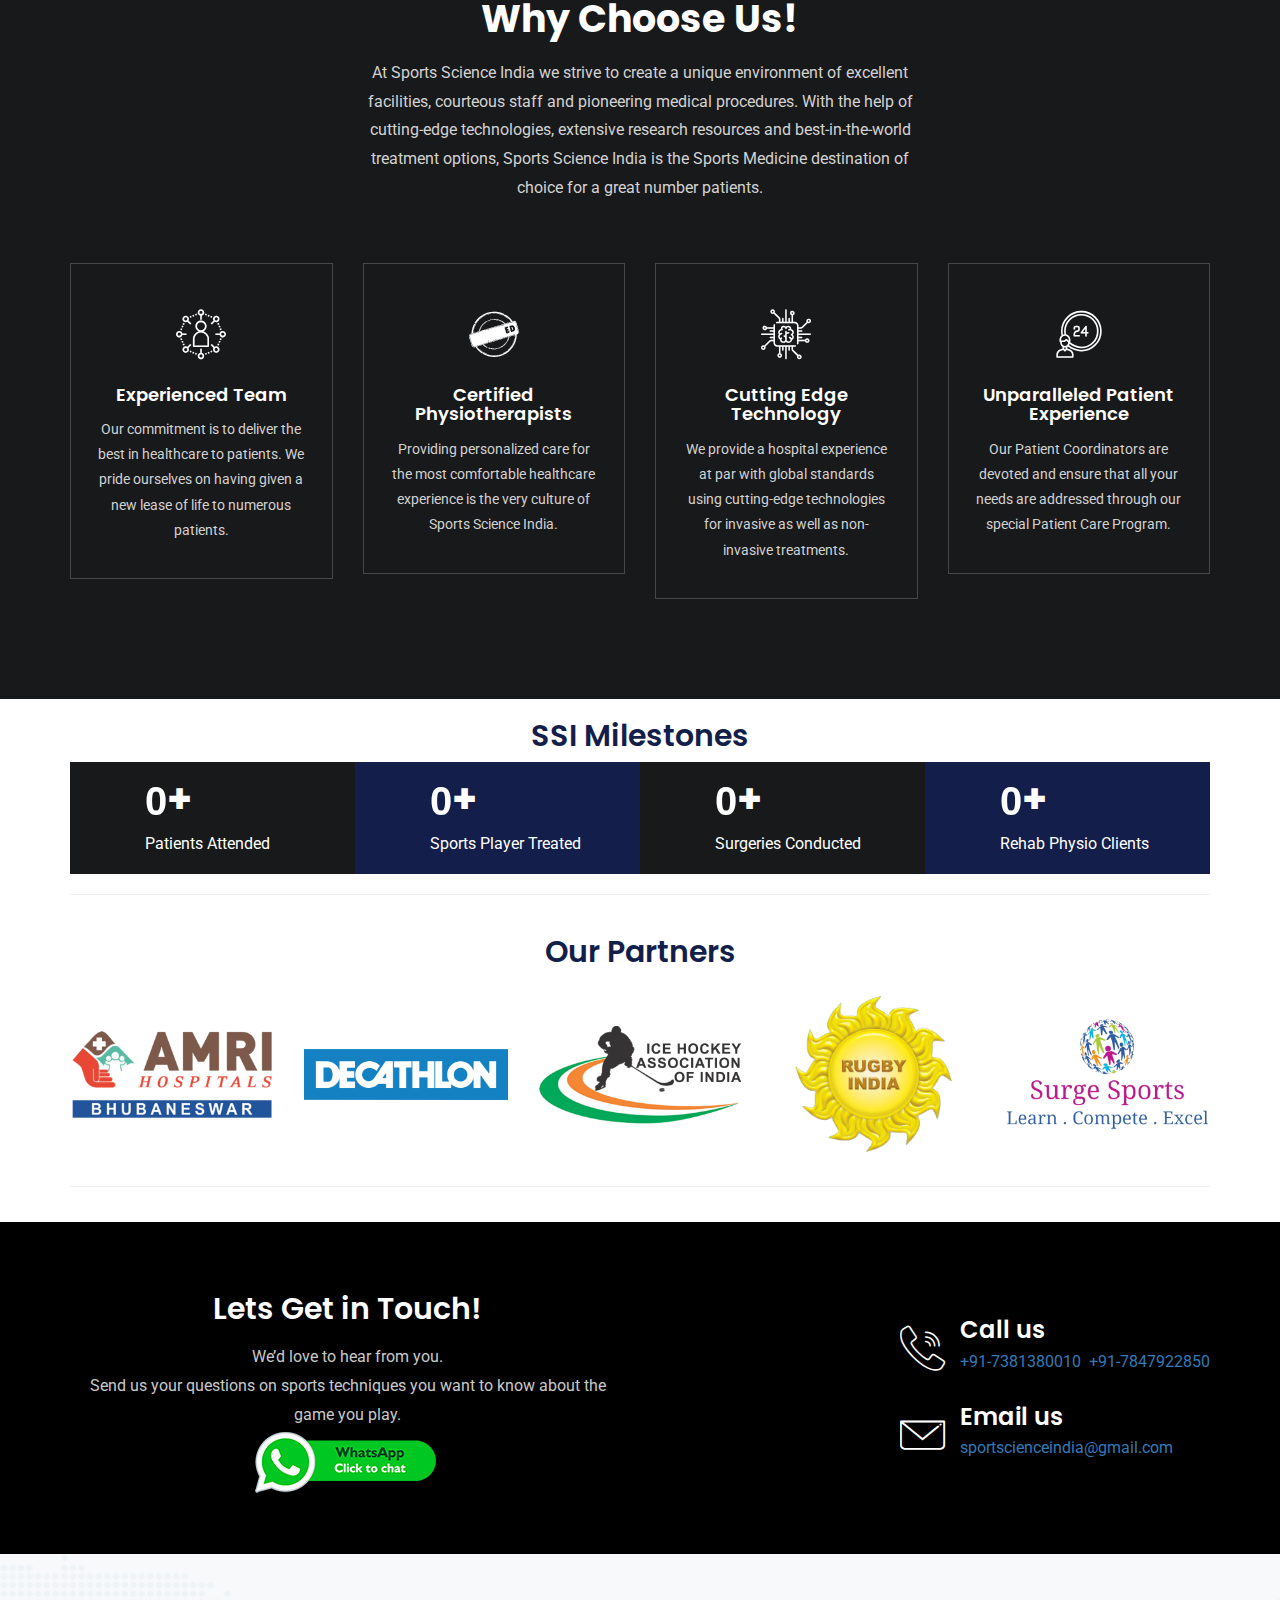
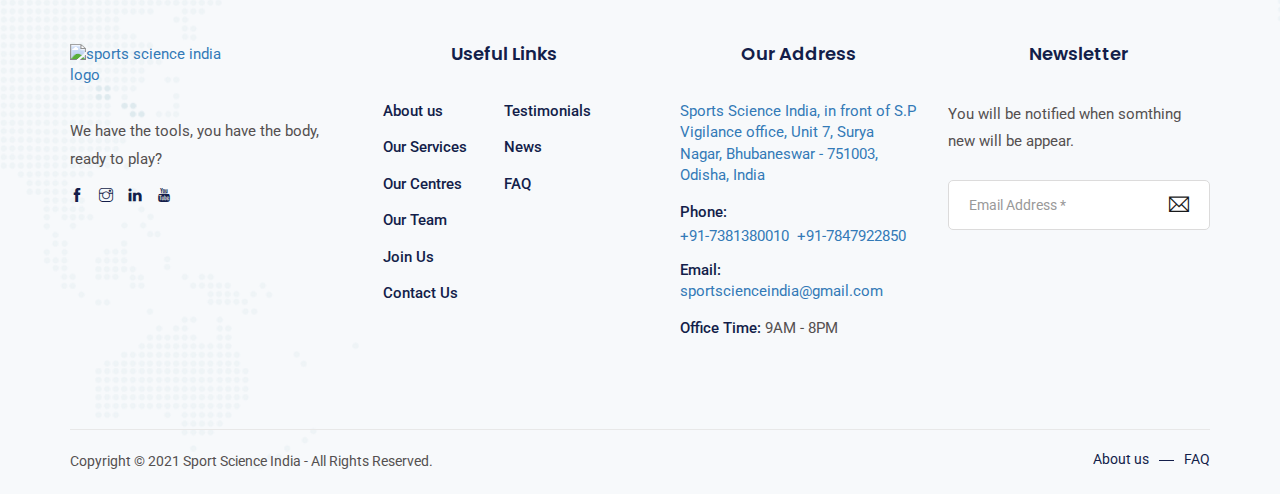
==== commit cf4218b6: "ssi" ====
--- a/about.html
+++ b/about.html
@@ -171,24 +171,71 @@
         <div class="slider-inner">
             <ul>
                 <li>
-                    <a class="ns-img" href="assets/images/slide/1.jpeg"></a>
-                    <div class="caption">RESPONSIVE</div>
+                    <a class="ns-img" href="assets/images/slide/1.png"></a>
+                    <div class="caption"></div>
                 </li>
                 <li>
-                    <a class="ns-img" href="assets/images/slide/2.jpeg"></a>
-                    <div class="caption">TOUCH·ENABLED</div>
+                    <a class="ns-img" href="assets/images/slide/2.png"></a>
+                    <div class="caption"></div>
                 </li>
                 <li>
-                    <a class="ns-img" href="assets/images/slide/3.jpg"></a>
-                    <div class="caption">SPORTS INNOVATION</div>
+                    <a class="ns-img" href="assets/images/slide/3.png"></a>
+                    <div class="caption"></div>
                 </li>
                 <li>
-                    <a class="ns-img" href="img/4.jpg"></a>
-                    <div class="caption">NON·JQUERY</div>
+                    <a class="ns-img" href="assets/images/slide/4.png"></a>
+                    <div class="caption"></div>
                 </li>
                 <li>
-                    <a class="ns-img" href="img/5.jpg"></a>
-                    <div class="caption">MOBILE·FRIENDLY</div>
+                    <a class="ns-img" href="assets/images/slide/5.png"></a>
+                    <div class="caption"></div>
+                </li>
+				<li>
+                    <a class="ns-img" href="assets/images/slide/6.png"></a>
+                    <div class="caption"></div>
+                </li>
+				<li>
+                    <a class="ns-img" href="assets/images/slide/7.png"></a>
+                    <div class="caption"></div>
+                </li>
+				<li>
+                    <a class="ns-img" href="assets/images/slide/8.png"></a>
+                    <div class="caption"></div>
+                </li>
+				<li>
+                    <a class="ns-img" href="assets/images/slide/9.png"></a>
+                    <div class="caption"></div>
+                </li>
+				<li>
+                    <a class="ns-img" href="assets/images/slide/10.png"></a>
+                    <div class="caption"></div>
+                </li>
+				<li>
+                    <a class="ns-img" href="assets/images/slide/11.png"></a>
+                    <div class="caption">NTHA BMD CAMP</div>
+                </li>
+				<li>
+                    <a class="ns-img" href="assets/images/slide/12.png"></a>
+                    <div class="caption"></div>
+                </li><li>
+                    <a class="ns-img" href="assets/images/slide/13.png"></a>
+                    <div class="caption"></div>
+                </li>
+				<li>
+                    <a class="ns-img" href="assets/images/slide/14.png"></a>
+                    <div class="caption"></div>
+                </li>
+				<li>
+                    <a class="ns-img" href="assets/images/slide/15.png"></a>
+                    <div class="caption"></div>
+                </li>
+				<li>
+                    <a class="ns-img" href="assets/images/slide/16.png"></a>
+                    <div class="caption"></div>
+                </li>
+				<li>
+                    <a class="ns-img" href="assets/images/slide/17.png"></a>
+                    <div class="caption"></div>
                 </li>
             </ul>
             <div class="navsWrapper">
@@ -376,7 +423,7 @@
 						</style>
                             <h3>Lets Get in Touch!</h3>
                             <p style="text-align:center;">We’d love to hear from you.<br>Send us your questions on sports techniques you want to know about the game you play.</p>
-							<center><a href="https://wa.me/7381380010"><img src="assets/images/whatsapp-footer.png" alt="click to chat"/></a></center>
+							<center><a href="https://wa.me/917381380010"><img src="assets/images/whatsapp-footer.png" alt="click to chat"/></a></center>
                         </div>
                     </div>
                     <div class="col col-lg-5 col-lg-offset-1 col-md-6">
@@ -407,7 +454,7 @@
                         <div class="col col-lg-3 col-md-3 col-sm-6">
                             <div class="widget about-widget">
                                 <div class="logo widget-title">
-                                    <img src="assets/images/ssi original.png" alt>
+                                    <a href="index.html"><img src="assets/images/ssi original.png" alt="sports science india logo"></a>
                                 </div>
                                 <p>We have the tools, you have the body, ready to play?</p>
                                 <div class="social-icons">
@@ -789,7 +836,7 @@
        </span>
       </div>
 	  </div>
-  <a class="chat-button" href="https://wa.me/7381380010" rel="nofollow noreferrer" target="_blank">
+  <a class="chat-button" href="https://wa.me/917381380010" rel="nofollow noreferrer" target="_blank">
     <span>Type a message</span>
     <svg viewBox="0 0 32 32">
       <path d="M19.47,31a2,2,0,0,1-1.8-1.09l-4-7.57a1,1,0,0,1,1.77-.93l4,7.57L29,3.06,3,12.49l9.8,5.26,8.32-8.32a1,1,0,0,1,1.42,1.42l-8.85,8.84a1,1,0,0,1-1.17.18L2.09,14.33a2,2,0,0,1,.25-3.72L28.25,1.13a2,2,0,0,1,2.62,2.62L21.39,29.66A2,2,0,0,1,19.61,31Z"/>
--- a/assets/css/themify-icons.css
+++ b/assets/css/themify-icons.css
@@ -0,0 +1,1081 @@
+@font-face {
+	font-family: 'themify';
+	src:url('../fonts/themify9f24.eot?-fvbane');
+	src:url('../fonts/themifyd41d.eot?#iefix-fvbane') format('embedded-opentype'),
+		url('../fonts/themify9f24.woff?-fvbane') format('woff'),
+		url('../fonts/themify9f24.ttf?-fvbane') format('truetype'),
+		url('../fonts/themify9f24.svg?-fvbane#themify') format('svg');
+	font-weight: normal;
+	font-style: normal;
+}
+
+[class^="ti-"], [class*=" ti-"] {
+	font-family: 'themify';
+	speak: none;
+	font-style: normal;
+	font-weight: normal;
+	font-variant: normal;
+	text-transform: none;
+	line-height: 1;
+
+	/* Better Font Rendering =========== */
+	-webkit-font-smoothing: antialiased;
+	-moz-osx-font-smoothing: grayscale;
+}
+
+.ti-wand:before {
+	content: "\e600";
+}
+.ti-volume:before {
+	content: "\e601";
+}
+.ti-user:before {
+	content: "\e602";
+}
+.ti-unlock:before {
+	content: "\e603";
+}
+.ti-unlink:before {
+	content: "\e604";
+}
+.ti-trash:before {
+	content: "\e605";
+}
+.ti-thought:before {
+	content: "\e606";
+}
+.ti-target:before {
+	content: "\e607";
+}
+.ti-tag:before {
+	content: "\e608";
+}
+.ti-tablet:before {
+	content: "\e609";
+}
+.ti-star:before {
+	content: "\e60a";
+}
+.ti-spray:before {
+	content: "\e60b";
+}
+.ti-signal:before {
+	content: "\e60c";
+}
+.ti-shopping-cart:before {
+	content: "\e60d";
+}
+.ti-shopping-cart-full:before {
+	content: "\e60e";
+}
+.ti-settings:before {
+	content: "\e60f";
+}
+.ti-search:before {
+	content: "\e610";
+}
+.ti-zoom-in:before {
+	content: "\e611";
+}
+.ti-zoom-out:before {
+	content: "\e612";
+}
+.ti-cut:before {
+	content: "\e613";
+}
+.ti-ruler:before {
+	content: "\e614";
+}
+.ti-ruler-pencil:before {
+	content: "\e615";
+}
+.ti-ruler-alt:before {
+	content: "\e616";
+}
+.ti-bookmark:before {
+	content: "\e617";
+}
+.ti-bookmark-alt:before {
+	content: "\e618";
+}
+.ti-reload:before {
+	content: "\e619";
+}
+.ti-plus:before {
+	content: "\e61a";
+}
+.ti-pin:before {
+	content: "\e61b";
+}
+.ti-pencil:before {
+	content: "\e61c";
+}
+.ti-pencil-alt:before {
+	content: "\e61d";
+}
+.ti-paint-roller:before {
+	content: "\e61e";
+}
+.ti-paint-bucket:before {
+	content: "\e61f";
+}
+.ti-na:before {
+	content: "\e620";
+}
+.ti-mobile:before {
+	content: "\e621";
+}
+.ti-minus:before {
+	content: "\e622";
+}
+.ti-medall:before {
+	content: "\e623";
+}
+.ti-medall-alt:before {
+	content: "\e624";
+}
+.ti-marker:before {
+	content: "\e625";
+}
+.ti-marker-alt:before {
+	content: "\e626";
+}
+.ti-arrow-up:before {
+	content: "\e627";
+}
+.ti-arrow-right:before {
+	content: "\e628";
+}
+.ti-arrow-left:before {
+	content: "\e629";
+}
+.ti-arrow-down:before {
+	content: "\e62a";
+}
+.ti-lock:before {
+	content: "\e62b";
+}
+.ti-location-arrow:before {
+	content: "\e62c";
+}
+.ti-link:before {
+	content: "\e62d";
+}
+.ti-layout:before {
+	content: "\e62e";
+}
+.ti-layers:before {
+	content: "\e62f";
+}
+.ti-layers-alt:before {
+	content: "\e630";
+}
+.ti-key:before {
+	content: "\e631";
+}
+.ti-import:before {
+	content: "\e632";
+}
+.ti-image:before {
+	content: "\e633";
+}
+.ti-heart:before {
+	content: "\e634";
+}
+.ti-heart-broken:before {
+	content: "\e635";
+}
+.ti-hand-stop:before {
+	content: "\e636";
+}
+.ti-hand-open:before {
+	content: "\e637";
+}
+.ti-hand-drag:before {
+	content: "\e638";
+}
+.ti-folder:before {
+	content: "\e639";
+}
+.ti-flag:before {
+	content: "\e63a";
+}
+.ti-flag-alt:before {
+	content: "\e63b";
+}
+.ti-flag-alt-2:before {
+	content: "\e63c";
+}
+.ti-eye:before {
+	content: "\e63d";
+}
+.ti-export:before {
+	content: "\e63e";
+}
+.ti-exchange-vertical:before {
+	content: "\e63f";
+}
+.ti-desktop:before {
+	content: "\e640";
+}
+.ti-cup:before {
+	content: "\e641";
+}
+.ti-crown:before {
+	content: "\e642";
+}
+.ti-comments:before {
+	content: "\e643";
+}
+.ti-comment:before {
+	content: "\e644";
+}
+.ti-comment-alt:before {
+	content: "\e645";
+}
+.ti-close:before {
+	content: "\e646";
+}
+.ti-clip:before {
+	content: "\e647";
+}
+.ti-angle-up:before {
+	content: "\e648";
+}
+.ti-angle-right:before {
+	content: "\e649";
+}
+.ti-angle-left:before {
+	content: "\e64a";
+}
+.ti-angle-down:before {
+	content: "\e64b";
+}
+.ti-check:before {
+	content: "\e64c";
+}
+.ti-check-box:before {
+	content: "\e64d";
+}
+.ti-camera:before {
+	content: "\e64e";
+}
+.ti-announcement:before {
+	content: "\e64f";
+}
+.ti-brush:before {
+	content: "\e650";
+}
+.ti-briefcase:before {
+	content: "\e651";
+}
+.ti-bolt:before {
+	content: "\e652";
+}
+.ti-bolt-alt:before {
+	content: "\e653";
+}
+.ti-blackboard:before {
+	content: "\e654";
+}
+.ti-bag:before {
+	content: "\e655";
+}
+.ti-move:before {
+	content: "\e656";
+}
+.ti-arrows-vertical:before {
+	content: "\e657";
+}
+.ti-arrows-horizontal:before {
+	content: "\e658";
+}
+.ti-fullscreen:before {
+	content: "\e659";
+}
+.ti-arrow-top-right:before {
+	content: "\e65a";
+}
+.ti-arrow-top-left:before {
+	content: "\e65b";
+}
+.ti-arrow-circle-up:before {
+	content: "\e65c";
+}
+.ti-arrow-circle-right:before {
+	content: "\e65d";
+}
+.ti-arrow-circle-left:before {
+	content: "\e65e";
+}
+.ti-arrow-circle-down:before {
+	content: "\e65f";
+}
+.ti-angle-double-up:before {
+	content: "\e660";
+}
+.ti-angle-double-right:before {
+	content: "\e661";
+}
+.ti-angle-double-left:before {
+	content: "\e662";
+}
+.ti-angle-double-down:before {
+	content: "\e663";
+}
+.ti-zip:before {
+	content: "\e664";
+}
+.ti-world:before {
+	content: "\e665";
+}
+.ti-wheelchair:before {
+	content: "\e666";
+}
+.ti-view-list:before {
+	content: "\e667";
+}
+.ti-view-list-alt:before {
+	content: "\e668";
+}
+.ti-view-grid:before {
+	content: "\e669";
+}
+.ti-uppercase:before {
+	content: "\e66a";
+}
+.ti-upload:before {
+	content: "\e66b";
+}
+.ti-underline:before {
+	content: "\e66c";
+}
+.ti-truck:before {
+	content: "\e66d";
+}
+.ti-timer:before {
+	content: "\e66e";
+}
+.ti-ticket:before {
+	content: "\e66f";
+}
+.ti-thumb-up:before {
+	content: "\e670";
+}
+.ti-thumb-down:before {
+	content: "\e671";
+}
+.ti-text:before {
+	content: "\e672";
+}
+.ti-stats-up:before {
+	content: "\e673";
+}
+.ti-stats-down:before {
+	content: "\e674";
+}
+.ti-split-v:before {
+	content: "\e675";
+}
+.ti-split-h:before {
+	content: "\e676";
+}
+.ti-smallcap:before {
+	content: "\e677";
+}
+.ti-shine:before {
+	content: "\e678";
+}
+.ti-shift-right:before {
+	content: "\e679";
+}
+.ti-shift-left:before {
+	content: "\e67a";
+}
+.ti-shield:before {
+	content: "\e67b";
+}
+.ti-notepad:before {
+	content: "\e67c";
+}
+.ti-server:before {
+	content: "\e67d";
+}
+.ti-quote-right:before {
+	content: "\e67e";
+}
+.ti-quote-left:before {
+	content: "\e67f";
+}
+.ti-pulse:before {
+	content: "\e680";
+}
+.ti-printer:before {
+	content: "\e681";
+}
+.ti-power-off:before {
+	content: "\e682";
+}
+.ti-plug:before {
+	content: "\e683";
+}
+.ti-pie-chart:before {
+	content: "\e684";
+}
+.ti-paragraph:before {
+	content: "\e685";
+}
+.ti-panel:before {
+	content: "\e686";
+}
+.ti-package:before {
+	content: "\e687";
+}
+.ti-music:before {
+	content: "\e688";
+}
+.ti-music-alt:before {
+	content: "\e689";
+}
+.ti-mouse:before {
+	content: "\e68a";
+}
+.ti-mouse-alt:before {
+	content: "\e68b";
+}
+.ti-money:before {
+	content: "\e68c";
+}
+.ti-microphone:before {
+	content: "\e68d";
+}
+.ti-menu:before {
+	content: "\e68e";
+}
+.ti-menu-alt:before {
+	content: "\e68f";
+}
+.ti-map:before {
+	content: "\e690";
+}
+.ti-map-alt:before {
+	content: "\e691";
+}
+.ti-loop:before {
+	content: "\e692";
+}
+.ti-location-pin:before {
+	content: "\e693";
+}
+.ti-list:before {
+	content: "\e694";
+}
+.ti-light-bulb:before {
+	content: "\e695";
+}
+.ti-Italic:before {
+	content: "\e696";
+}
+.ti-info:before {
+	content: "\e697";
+}
+.ti-infinite:before {
+	content: "\e698";
+}
+.ti-id-badge:before {
+	content: "\e699";
+}
+.ti-hummer:before {
+	content: "\e69a";
+}
+.ti-home:before {
+	content: "\e69b";
+}
+.ti-help:before {
+	content: "\e69c";
+}
+.ti-headphone:before {
+	content: "\e69d";
+}
+.ti-harddrives:before {
+	content: "\e69e";
+}
+.ti-harddrive:before {
+	content: "\e69f";
+}
+.ti-gift:before {
+	content: "\e6a0";
+}
+.ti-game:before {
+	content: "\e6a1";
+}
+.ti-filter:before {
+	content: "\e6a2";
+}
+.ti-files:before {
+	content: "\e6a3";
+}
+.ti-file:before {
+	content: "\e6a4";
+}
+.ti-eraser:before {
+	content: "\e6a5";
+}
+.ti-envelope:before {
+	content: "\e6a6";
+}
+.ti-download:before {
+	content: "\e6a7";
+}
+.ti-direction:before {
+	content: "\e6a8";
+}
+.ti-direction-alt:before {
+	content: "\e6a9";
+}
+.ti-dashboard:before {
+	content: "\e6aa";
+}
+.ti-control-stop:before {
+	content: "\e6ab";
+}
+.ti-control-shuffle:before {
+	content: "\e6ac";
+}
+.ti-control-play:before {
+	content: "\e6ad";
+}
+.ti-control-pause:before {
+	content: "\e6ae";
+}
+.ti-control-forward:before {
+	content: "\e6af";
+}
+.ti-control-backward:before {
+	content: "\e6b0";
+}
+.ti-cloud:before {
+	content: "\e6b1";
+}
+.ti-cloud-up:before {
+	content: "\e6b2";
+}
+.ti-cloud-down:before {
+	content: "\e6b3";
+}
+.ti-clipboard:before {
+	content: "\e6b4";
+}
+.ti-car:before {
+	content: "\e6b5";
+}
+.ti-calendar:before {
+	content: "\e6b6";
+}
+.ti-book:before {
+	content: "\e6b7";
+}
+.ti-bell:before {
+	content: "\e6b8";
+}
+.ti-basketball:before {
+	content: "\e6b9";
+}
+.ti-bar-chart:before {
+	content: "\e6ba";
+}
+.ti-bar-chart-alt:before {
+	content: "\e6bb";
+}
+.ti-back-right:before {
+	content: "\e6bc";
+}
+.ti-back-left:before {
+	content: "\e6bd";
+}
+.ti-arrows-corner:before {
+	content: "\e6be";
+}
+.ti-archive:before {
+	content: "\e6bf";
+}
+.ti-anchor:before {
+	content: "\e6c0";
+}
+.ti-align-right:before {
+	content: "\e6c1";
+}
+.ti-align-left:before {
+	content: "\e6c2";
+}
+.ti-align-justify:before {
+	content: "\e6c3";
+}
+.ti-align-center:before {
+	content: "\e6c4";
+}
+.ti-alert:before {
+	content: "\e6c5";
+}
+.ti-alarm-clock:before {
+	content: "\e6c6";
+}
+.ti-agenda:before {
+	content: "\e6c7";
+}
+.ti-write:before {
+	content: "\e6c8";
+}
+.ti-window:before {
+	content: "\e6c9";
+}
+.ti-widgetized:before {
+	content: "\e6ca";
+}
+.ti-widget:before {
+	content: "\e6cb";
+}
+.ti-widget-alt:before {
+	content: "\e6cc";
+}
+.ti-wallet:before {
+	content: "\e6cd";
+}
+.ti-video-clapper:before {
+	content: "\e6ce";
+}
+.ti-video-camera:before {
+	content: "\e6cf";
+}
+.ti-vector:before {
+	content: "\e6d0";
+}
+.ti-themify-logo:before {
+	content: "\e6d1";
+}
+.ti-themify-favicon:before {
+	content: "\e6d2";
+}
+.ti-themify-favicon-alt:before {
+	content: "\e6d3";
+}
+.ti-support:before {
+	content: "\e6d4";
+}
+.ti-stamp:before {
+	content: "\e6d5";
+}
+.ti-split-v-alt:before {
+	content: "\e6d6";
+}
+.ti-slice:before {
+	content: "\e6d7";
+}
+.ti-shortcode:before {
+	content: "\e6d8";
+}
+.ti-shift-right-alt:before {
+	content: "\e6d9";
+}
+.ti-shift-left-alt:before {
+	content: "\e6da";
+}
+.ti-ruler-alt-2:before {
+	content: "\e6db";
+}
+.ti-receipt:before {
+	content: "\e6dc";
+}
+.ti-pin2:before {
+	content: "\e6dd";
+}
+.ti-pin-alt:before {
+	content: "\e6de";
+}
+.ti-pencil-alt2:before {
+	content: "\e6df";
+}
+.ti-palette:before {
+	content: "\e6e0";
+}
+.ti-more:before {
+	content: "\e6e1";
+}
+.ti-more-alt:before {
+	content: "\e6e2";
+}
+.ti-microphone-alt:before {
+	content: "\e6e3";
+}
+.ti-magnet:before {
+	content: "\e6e4";
+}
+.ti-line-double:before {
+	content: "\e6e5";
+}
+.ti-line-dotted:before {
+	content: "\e6e6";
+}
+.ti-line-dashed:before {
+	content: "\e6e7";
+}
+.ti-layout-width-full:before {
+	content: "\e6e8";
+}
+.ti-layout-width-default:before {
+	content: "\e6e9";
+}
+.ti-layout-width-default-alt:before {
+	content: "\e6ea";
+}
+.ti-layout-tab:before {
+	content: "\e6eb";
+}
+.ti-layout-tab-window:before {
+	content: "\e6ec";
+}
+.ti-layout-tab-v:before {
+	content: "\e6ed";
+}
+.ti-layout-tab-min:before {
+	content: "\e6ee";
+}
+.ti-layout-slider:before {
+	content: "\e6ef";
+}
+.ti-layout-slider-alt:before {
+	content: "\e6f0";
+}
+.ti-layout-sidebar-right:before {
+	content: "\e6f1";
+}
+.ti-layout-sidebar-none:before {
+	content: "\e6f2";
+}
+.ti-layout-sidebar-left:before {
+	content: "\e6f3";
+}
+.ti-layout-placeholder:before {
+	content: "\e6f4";
+}
+.ti-layout-menu:before {
+	content: "\e6f5";
+}
+.ti-layout-menu-v:before {
+	content: "\e6f6";
+}
+.ti-layout-menu-separated:before {
+	content: "\e6f7";
+}
+.ti-layout-menu-full:before {
+	content: "\e6f8";
+}
+.ti-layout-media-right-alt:before {
+	content: "\e6f9";
+}
+.ti-layout-media-right:before {
+	content: "\e6fa";
+}
+.ti-layout-media-overlay:before {
+	content: "\e6fb";
+}
+.ti-layout-media-overlay-alt:before {
+	content: "\e6fc";
+}
+.ti-layout-media-overlay-alt-2:before {
+	content: "\e6fd";
+}
+.ti-layout-media-left-alt:before {
+	content: "\e6fe";
+}
+.ti-layout-media-left:before {
+	content: "\e6ff";
+}
+.ti-layout-media-center-alt:before {
+	content: "\e700";
+}
+.ti-layout-media-center:before {
+	content: "\e701";
+}
+.ti-layout-list-thumb:before {
+	content: "\e702";
+}
+.ti-layout-list-thumb-alt:before {
+	content: "\e703";
+}
+.ti-layout-list-post:before {
+	content: "\e704";
+}
+.ti-layout-list-large-image:before {
+	content: "\e705";
+}
+.ti-layout-line-solid:before {
+	content: "\e706";
+}
+.ti-layout-grid4:before {
+	content: "\e707";
+}
+.ti-layout-grid3:before {
+	content: "\e708";
+}
+.ti-layout-grid2:before {
+	content: "\e709";
+}
+.ti-layout-grid2-thumb:before {
+	content: "\e70a";
+}
+.ti-layout-cta-right:before {
+	content: "\e70b";
+}
+.ti-layout-cta-left:before {
+	content: "\e70c";
+}
+.ti-layout-cta-center:before {
+	content: "\e70d";
+}
+.ti-layout-cta-btn-right:before {
+	content: "\e70e";
+}
+.ti-layout-cta-btn-left:before {
+	content: "\e70f";
+}
+.ti-layout-column4:before {
+	content: "\e710";
+}
+.ti-layout-column3:before {
+	content: "\e711";
+}
+.ti-layout-column2:before {
+	content: "\e712";
+}
+.ti-layout-accordion-separated:before {
+	content: "\e713";
+}
+.ti-layout-accordion-merged:before {
+	content: "\e714";
+}
+.ti-layout-accordion-list:before {
+	content: "\e715";
+}
+.ti-ink-pen:before {
+	content: "\e716";
+}
+.ti-info-alt:before {
+	content: "\e717";
+}
+.ti-help-alt:before {
+	content: "\e718";
+}
+.ti-headphone-alt:before {
+	content: "\e719";
+}
+.ti-hand-point-up:before {
+	content: "\e71a";
+}
+.ti-hand-point-right:before {
+	content: "\e71b";
+}
+.ti-hand-point-left:before {
+	content: "\e71c";
+}
+.ti-hand-point-down:before {
+	content: "\e71d";
+}
+.ti-gallery:before {
+	content: "\e71e";
+}
+.ti-face-smile:before {
+	content: "\e71f";
+}
+.ti-face-sad:before {
+	content: "\e720";
+}
+.ti-credit-card:before {
+	content: "\e721";
+}
+.ti-control-skip-forward:before {
+	content: "\e722";
+}
+.ti-control-skip-backward:before {
+	content: "\e723";
+}
+.ti-control-record:before {
+	content: "\e724";
+}
+.ti-control-eject:before {
+	content: "\e725";
+}
+.ti-comments-smiley:before {
+	content: "\e726";
+}
+.ti-brush-alt:before {
+	content: "\e727";
+}
+.ti-youtube:before {
+	content: "\e728";
+}
+.ti-vimeo:before {
+	content: "\e729";
+}
+.ti-twitter:before {
+	content: "\e72a";
+}
+.ti-time:before {
+	content: "\e72b";
+}
+.ti-tumblr:before {
+	content: "\e72c";
+}
+.ti-skype:before {
+	content: "\e72d";
+}
+.ti-share:before {
+	content: "\e72e";
+}
+.ti-share-alt:before {
+	content: "\e72f";
+}
+.ti-rocket:before {
+	content: "\e730";
+}
+.ti-pinterest:before {
+	content: "\e731";
+}
+.ti-new-window:before {
+	content: "\e732";
+}
+.ti-microsoft:before {
+	content: "\e733";
+}
+.ti-list-ol:before {
+	content: "\e734";
+}
+.ti-linkedin:before {
+	content: "\e735";
+}
+.ti-layout-sidebar-2:before {
+	content: "\e736";
+}
+.ti-layout-grid4-alt:before {
+	content: "\e737";
+}
+.ti-layout-grid3-alt:before {
+	content: "\e738";
+}
+.ti-layout-grid2-alt:before {
+	content: "\e739";
+}
+.ti-layout-column4-alt:before {
+	content: "\e73a";
+}
+.ti-layout-column3-alt:before {
+	content: "\e73b";
+}
+.ti-layout-column2-alt:before {
+	content: "\e73c";
+}
+.ti-instagram:before {
+	content: "\e73d";
+}
+.ti-google:before {
+	content: "\e73e";
+}
+.ti-github:before {
+	content: "\e73f";
+}
+.ti-flickr:before {
+	content: "\e740";
+}
+.ti-facebook:before {
+	content: "\e741";
+}
+.ti-dropbox:before {
+	content: "\e742";
+}
+.ti-dribbble:before {
+	content: "\e743";
+}
+.ti-apple:before {
+	content: "\e744";
+}
+.ti-android:before {
+	content: "\e745";
+}
+.ti-save:before {
+	content: "\e746";
+}
+.ti-save-alt:before {
+	content: "\e747";
+}
+.ti-yahoo:before {
+	content: "\e748";
+}
+.ti-wordpress:before {
+	content: "\e749";
+}
+.ti-vimeo-alt:before {
+	content: "\e74a";
+}
+.ti-twitter-alt:before {
+	content: "\e74b";
+}
+.ti-tumblr-alt:before {
+	content: "\e74c";
+}
+.ti-trello:before {
+	content: "\e74d";
+}
+.ti-stack-overflow:before {
+	content: "\e74e";
+}
+.ti-soundcloud:before {
+	content: "\e74f";
+}
+.ti-sharethis:before {
+	content: "\e750";
+}
+.ti-sharethis-alt:before {
+	content: "\e751";
+}
+.ti-reddit:before {
+	content: "\e752";
+}
+.ti-pinterest-alt:before {
+	content: "\e753";
+}
+.ti-microsoft-alt:before {
+	content: "\e754";
+}
+.ti-linux:before {
+	content: "\e755";
+}
+.ti-jsfiddle:before {
+	content: "\e756";
+}
+.ti-joomla:before {
+	content: "\e757";
+}
+.ti-html5:before {
+	content: "\e758";
+}
+.ti-flickr-alt:before {
+	content: "\e759";
+}
+.ti-email:before {
+	content: "\e75a";
+}
+.ti-drupal:before {
+	content: "\e75b";
+}
+.ti-dropbox-alt:before {
+	content: "\e75c";
+}
+.ti-css3:before {
+	content: "\e75d";
+}
+.ti-rss:before {
+	content: "\e75e";
+}
+.ti-rss-alt:before {
+	content: "\e75f";
+}
--- a/assets/css/flaticon.css
+++ b/assets/css/flaticon.css
@@ -0,0 +1,74 @@
+	/*
+  	Flaticon icon font: Flaticon
+  	Creation date: 03/11/2019 03:38
+  	*/
+
+@font-face {
+  font-family: "Flaticon";
+  src: url("../fonts/Flaticon.eot");
+  src: url("../fonts/Flaticond41d.eot?#iefix") format("embedded-opentype"),
+       url("../fonts/Flaticon.woff2") format("woff2"),
+       url("../fonts/Flaticon.woff") format("woff"),
+       url("../fonts/Flaticon.ttf") format("truetype"),
+       url("../fonts/Flaticon.svg#Flaticon") format("svg");
+  font-weight: normal;
+  font-style: normal;
+}
+
+@media screen and (-webkit-min-device-pixel-ratio:0) {
+  @font-face {
+    font-family: "Flaticon";
+    src: url("../fonts/Flaticon.svg#Flaticon") format("svg");
+  }
+  
+}
+
+[class^="flaticon-"]:before, [class*=" flaticon-"]:before,
+[class^="flaticon-"]:after, [class*=" flaticon-"]:after {   
+  font-family: Flaticon;
+        font-size: 20px;
+font-style: normal;
+margin-left: 20px;
+}
+
+.flaticon-play-button:before { content: "\f100"; }
+.flaticon-play-button-1:before { content: "\f101"; }
+.flaticon-play-button-2:before { content: "\f102"; }
+.flaticon-back:before { content: "\f103"; }
+.flaticon-next:before { content: "\f104"; }
+.flaticon-right-quote:before { content: "\f105"; }
+.flaticon-left-quote:before { content: "\f106"; }
+.flaticon-triangle:before { content: "\f107"; }
+.flaticon-play-button-3:before { content: "\f108"; }
+.flaticon-quote:before { content: "\f109"; }
+.flaticon-phone-call:before { content: "\f10a"; }
+.flaticon-call:before { content: "\f10b"; }
+.flaticon-contact:before { content: "\f10c"; }
+.flaticon-clock:before { content: "\f10d"; }
+.flaticon-fast:before { content: "\f10e"; }
+.flaticon-star:before { content: "\f10f"; }
+.flaticon-trophy:before { content: "\f110"; }
+.flaticon-time-management:before { content: "\f111"; }
+.flaticon-motivation:before { content: "\f112"; }
+.flaticon-leadership:before { content: "\f113"; }
+.flaticon-network:before { content: "\f114"; }
+.flaticon-network-1:before { content: "\f115"; }
+.flaticon-vegan:before { content: "\f116"; }
+.flaticon-circular-label-with-certified-stamp:before { content: "\f117"; }
+.flaticon-chip:before { content: "\f118"; }
+.flaticon-battery:before { content: "\f119"; }
+.flaticon-24-hours-support:before { content: "\f11a"; }
+.flaticon-24-hours:before { content: "\f11b"; }
+.flaticon-worker:before { content: "\f11c"; }
+.flaticon-engineer:before { content: "\f11d"; }
+.flaticon-helmet:before { content: "\f11e"; }
+.flaticon-like:before { content: "\f11f"; }
+.flaticon-like-1:before { content: "\f120"; }
+.flaticon-trophy-1:before { content: "\f121"; }
+.flaticon-trophy-2:before { content: "\f122"; }
+.flaticon-gear:before { content: "\f123"; }
+.flaticon-expansion:before { content: "\f124"; }
+.flaticon-oil:before { content: "\f125"; }
+.flaticon-pharmacy:before { content: "\f126"; }
+.flaticon-paint-palette:before { content: "\f127"; }
+.flaticon-solar-energy:before { content: "\f128"; }--- a/assets/css/odometer-theme-default.css
+++ b/assets/css/odometer-theme-default.css
@@ -0,0 +1,89 @@
+.odometer.odometer-auto-theme, .odometer.odometer-theme-default {
+  display: inline-block;
+  vertical-align: middle;
+  *vertical-align: auto;
+  *zoom: 1;
+  *display: inline;
+  position: relative;
+}
+.odometer.odometer-auto-theme .odometer-digit, .odometer.odometer-theme-default .odometer-digit {
+  display: inline-block;
+  vertical-align: middle;
+  *vertical-align: auto;
+  *zoom: 1;
+  *display: inline;
+  position: relative;
+}
+.odometer.odometer-auto-theme .odometer-digit .odometer-digit-spacer, .odometer.odometer-theme-default .odometer-digit .odometer-digit-spacer {
+  display: inline-block;
+  vertical-align: middle;
+  *vertical-align: auto;
+  *zoom: 1;
+  *display: inline;
+  visibility: hidden;
+}
+.odometer.odometer-auto-theme .odometer-digit .odometer-digit-inner, .odometer.odometer-theme-default .odometer-digit .odometer-digit-inner {
+  text-align: left;
+  display: block;
+  position: absolute;
+  top: 0;
+  left: 0;
+  right: 0;
+  bottom: 0;
+  overflow: hidden;
+}
+.odometer.odometer-auto-theme .odometer-digit .odometer-ribbon, .odometer.odometer-theme-default .odometer-digit .odometer-ribbon {
+  display: block;
+}
+.odometer.odometer-auto-theme .odometer-digit .odometer-ribbon-inner, .odometer.odometer-theme-default .odometer-digit .odometer-ribbon-inner {
+  display: block;
+  -webkit-backface-visibility: hidden;
+}
+.odometer.odometer-auto-theme .odometer-digit .odometer-value, .odometer.odometer-theme-default .odometer-digit .odometer-value {
+  display: block;
+  -webkit-transform: translateZ(0);
+}
+.odometer.odometer-auto-theme .odometer-digit .odometer-value.odometer-last-value, .odometer.odometer-theme-default .odometer-digit .odometer-value.odometer-last-value {
+  position: absolute;
+}
+.odometer.odometer-auto-theme.odometer-animating-up .odometer-ribbon-inner, .odometer.odometer-theme-default.odometer-animating-up .odometer-ribbon-inner {
+  -webkit-transition: -webkit-transform 2s;
+  -moz-transition: -moz-transform 2s;
+  -ms-transition: -ms-transform 2s;
+  -o-transition: -o-transform 2s;
+  transition: transform 2s;
+}
+.odometer.odometer-auto-theme.odometer-animating-up.odometer-animating .odometer-ribbon-inner, .odometer.odometer-theme-default.odometer-animating-up.odometer-animating .odometer-ribbon-inner {
+  -webkit-transform: translateY(-100%);
+  -moz-transform: translateY(-100%);
+  -ms-transform: translateY(-100%);
+  -o-transform: translateY(-100%);
+  transform: translateY(-100%);
+}
+.odometer.odometer-auto-theme.odometer-animating-down .odometer-ribbon-inner, .odometer.odometer-theme-default.odometer-animating-down .odometer-ribbon-inner {
+  -webkit-transform: translateY(-100%);
+  -moz-transform: translateY(-100%);
+  -ms-transform: translateY(-100%);
+  -o-transform: translateY(-100%);
+  transform: translateY(-100%);
+}
+.odometer.odometer-auto-theme.odometer-animating-down.odometer-animating .odometer-ribbon-inner, .odometer.odometer-theme-default.odometer-animating-down.odometer-animating .odometer-ribbon-inner {
+  -webkit-transition: -webkit-transform 2s;
+  -moz-transition: -moz-transform 2s;
+  -ms-transition: -ms-transform 2s;
+  -o-transition: -o-transform 2s;
+  transition: transform 2s;
+  -webkit-transform: translateY(0);
+  -moz-transform: translateY(0);
+  -ms-transform: translateY(0);
+  -o-transform: translateY(0);
+  transform: translateY(0);
+}
+
+.odometer.odometer-auto-theme, .odometer.odometer-theme-default {
+  font-family: "Helvetica Neue", sans-serif;
+  line-height: 1.1em;
+}
+.odometer.odometer-auto-theme .odometer-value, .odometer.odometer-theme-default .odometer-value {
+  text-align: center;
+}
--- a/assets/css/style.css
+++ b/assets/css/style.css
@@ -0,0 +1,7726 @@
+
+/*--------------------------------------------------------------
+>>> TABLE OF CONTENTS:
+----------------------------------------------------------------
+#0.1	Theme Reset Style
+#0.2	Global Elements
+#0.3	header
+#0.4	hero-slider
+#0.5	footer
+#0.6	about-us-section
+#0.7	service-section
+#0.8	why-choose-section
+#0.9	testimonials-section
+#1.0	featured-project-section
+#1.1	partners-section
+#1.2	fun-fact-section
+#1.3	team-section
+#1.4	quote-section
+#1.5	blog-section
+#1.6	cta-section
+
+--------------------------------------------------------------
+	#home style 2
+--------------------------------------------------------------
+#2.1	features-section
+#2.2	service-section-s2
+#2.3	featured-project-section-s2
+#2.4	quote-section-s2
+
+--------------------------------------------------------------
+	#home style 3
+--------------------------------------------------------------
+#3.1	features-section-s2
+#3.2	testimonials-section-s2
+
+
+--------------------------------------------------------------
+	#contact page
+--------------------------------------------------------------
+#4.1	contact-pg-section
+
+
+--------------------------------------------------------------
+	#service single page
+--------------------------------------------------------------
+#5.1	service-single-section
+
+
+--------------------------------------------------------------
+	#portfolio single page
+--------------------------------------------------------------
+#6.1	portfolio-sigle-section
+
+
+--------------------------------------------------------------
+	#blog page
+--------------------------------------------------------------
+#7.1	blog-pg-section
+
+
+--------------------------------------------------------------
+	#blog single page
+--------------------------------------------------------------
+#8.1	blog-single-section
+
+
+--------------------------------------------------------------
+	#404 page
+--------------------------------------------------------------
+#9.1  error-404-section
+
+
+--------------------------------------------------------------
+	#shop page
+--------------------------------------------------------------
+#10.1  shop-pg-section
+
+
+--------------------------------------------------------------
+	#shop single page
+--------------------------------------------------------------
+#11.1	shop-single-section
+
+
+
+
+----------------------------------------------------------------*/
+/*---------------------------
+	Fonts
+----------------------------*/
+@import url("https://fonts.googleapis.com/css?family=Poppins:500,600,700|Roboto:400,400i,500,700&amp;display=swap");
+/*--------------------------------------------------------------
+#0.1    Theme Reset Style
+--------------------------------------------------------------*/
+html {
+  font-size: 16px;
+}
+
+body {
+  font-family: "Roboto", sans-serif;
+  background-color: #fff;
+  font-size: 16px;
+  font-size: 1rem;
+  color: #777777;
+  -webkit-font-smoothing: antialiased;
+  overflow-x: hidden;
+}
+
+@media (max-width: 767px) {
+  body {
+    font-size: 14px;
+  }
+}
+
+p {
+  color: #777777;
+  line-height: 1.8em; 
+  
+}
+
+h1,
+h2,
+h3,
+h4,
+h5,
+h6 {
+  font-family: "Poppins", sans-serif;
+  font-weight: 600;
+  color: #131e4a;
+}
+
+ul {
+  list-style-type: none;
+  padding-left: 0;
+  margin: 0;
+}
+
+a {
+  text-decoration: none;
+  -webkit-transition: all 0.2s;
+  -moz-transition: all 0.2s;
+  -o-transition: all 0.2s;
+  -ms-transition: all 0.2s;
+  transition: all 0.2s;
+}
+
+a:hover {
+  text-decoration: none;
+}
+
+img {
+  max-width: 100%;
+}
+
+
+
+/*--------------------------------------------------------------
+#0.2    Global Elements
+--------------------------------------------------------------*/
+.page-wrapper {
+  position: relative;
+  overflow: hidden;
+}
+
+.wow {
+  visibility: hidden;
+}
+
+.fi:before {
+  margin: 0;
+}
+
+.section-padding {
+  padding: 30px 0;
+}
+
+@media (max-width: 991px) {
+  .section-padding {
+    padding: 10px 0;
+  }
+}
+
+@media (max-width: 767px) {
+  .section-padding {
+    padding: 20px 0;
+  }
+}
+
+/*** contact form error handling ***/
+.contact-validation-active .error-handling-messages {
+  width: 100% !important;
+  margin-top: 15px !important;
+}
+
+.contact-validation-active label.error {
+  color: red;
+  font-size: 0.875rem;
+  font-weight: normal;
+  margin: 5px 0 0 0;
+  text-align: left;
+  display: block;
+}
+
+.contact-validation-active #loader {
+  display: none;
+  margin-top: 10px;
+}
+
+.contact-validation-active #loader i {
+  font-size: 30px;
+  font-size: 1.875rem;
+  color: #18191a;
+  display: inline-block;
+  -webkit-animation: rotating linear 2s infinite;
+  animation: rotating linear 2s infinite;
+}
+
+.contact-validation-active #success,
+.contact-validation-active #error {
+  width: 100%;
+  color: #fff;
+  padding: 5px 10px;
+  font-size: 16px;
+  text-align: center;
+  display: none;
+}
+
+@media (max-width: 767px) {
+  .contact-validation-active #success,
+  .contact-validation-active #error {
+    font-size: 15px;
+  }
+}
+
+.contact-validation-active #success {
+  background-color: #009a00;
+  border-left: 5px solid green;
+  margin-bottom: 5px;
+}
+
+.contact-validation-active #error {
+  background-color: #ff1a1a;
+  border-left: 5px solid red;
+}
+
+@-webkit-keyframes rotating {
+  from {
+    -webkit-transform: rotate(0deg);
+    transform: rotate(0deg);
+  }
+  to {
+    -webkit-transform: rotate(360deg);
+    transform: rotate(360deg);
+  }
+}
+
+@keyframes rotating {
+  from {
+    -webkit-transform: rotate(0deg);
+    transform: rotate(0deg);
+  }
+  to {
+    -webkit-transform: rotate(360deg);
+    transform: rotate(360deg);
+  }
+}
+
+.rotating {
+  -webkit-animation: rotating 5s alternate infinite;
+  animation: rotating 5s alternate infinite;
+}
+
+/** for popup image ***/
+.mfp-wrap {
+  background-color: rgba(0, 0, 0, 0.9);
+  z-index: 99999;
+}
+
+.mfp-with-zoom .mfp-container,
+.mfp-with-zoom.mfp-bg {
+  opacity: 0;
+  -webkit-backface-visibility: hidden;
+  -webkit-transition: all 0.3s ease-out;
+  -moz-transition: all 0.3s ease-out;
+  -o-transition: all 0.3s ease-out;
+  transition: all 0.3s ease-out;
+}
+
+.mfp-with-zoom.mfp-ready .mfp-container {
+  opacity: 1;
+}
+
+.mfp-with-zoom.mfp-ready.mfp-bg {
+  opacity: 0.8;
+}
+
+.mfp-with-zoom.mfp-removing .mfp-container,
+.mfp-with-zoom.mfp-removing.mfp-bg {
+  opacity: 0;
+}
+
+/*** for fancybox video ***/
+.fancybox-overlay {
+  background: rgba(0, 0, 0, 0.9);
+  z-index: 9999 !important;
+}
+
+.fancybox-wrap {
+  z-index: 99999 !important;
+}
+
+.section-title, .section-title-s2, .section-title-s3, .section-title-s4, .section-title-s5 {
+  margin-bottom: 30px;
+}
+
+@media (max-width: 767px) {
+  .section-title, .section-title-s2, .section-title-s3, .section-title-s4, .section-title-s5 {
+    margin-bottom: 20px;
+  }
+}
+
+.section-title > span, .section-title-s2 > span, .section-title-s3 > span, .section-title-s4 > span, .section-title-s5 > span {
+  font-size: 15px;
+  font-size: 0.9375rem;
+  font-weight: 500;
+  color: #18191a;
+  text-transform: capitalize;
+  display: block;
+  margin-top: -0.2em;
+}
+
+.section-title h2, .section-title-s2 h2, .section-title-s3 h2, .section-title-s4 h2, .section-title-s5 h2 {
+  font-size: 38px;
+  font-size: 2.375rem;
+  font-weight: bold;
+  margin: 0.1em 0 0;
+}
+
+@media (max-width: 991px) {
+  .section-title h2, .section-title-s2 h2, .section-title-s3 h2, .section-title-s4 h2, .section-title-s5 h2 {
+    font-size: 35px;
+    font-size: 2.1875rem;
+  }
+}
+
+@media (max-width: 767px) {
+  .section-title h2, .section-title-s2 h2, .section-title-s3 h2, .section-title-s4 h2, .section-title-s5 h2 {
+    font-size: 30px;
+    font-size: 1.875rem;
+  }
+}
+
+.section-title-s2, .section-title-s3, .section-title-s4, .section-title-s5 {
+  margin-bottom: 60px;
+}
+
+@media (max-width: 991px) {
+  .section-title-s2, .section-title-s3, .section-title-s4, .section-title-s5 {
+    margin-bottom: 20px;
+  }
+}
+
+@media (max-width: 767px) {
+  .section-title-s2, .section-title-s3, .section-title-s4, .section-title-s5 {
+    margin-bottom: 20px;
+  }
+}
+
+.section-title-s3, .section-title-s4 {
+  text-align: center;
+}
+
+@media (max-width: 991px) {
+  .section-title-s3, .section-title-s4 {
+    margin-bottom: 40px;
+  }
+}
+
+@media (max-width: 767px) {
+  .section-title-s3, .section-title-s4 {
+    margin-bottom: 40px;
+  }
+}
+
+.section-title-s3 h2, .section-title-s4 h2 {
+  color: #fff;
+  margin-bottom: 0.5em;
+}
+
+.section-title-s3 p, .section-title-s4 p {
+  color: #d2d2d2;
+  margin: 0;
+}
+
+.section-title-s4 {
+  margin-bottom: 0;
+}
+
+.section-title-s4 h2 {
+  color: #131e4a;
+}
+
+@media (max-width: 991px) {
+  .section-title-s4 {
+    margin-bottom: 0;
+  }
+}
+
+@media (max-width: 767px) {
+  .section-title-s4 {
+    margin-bottom: 20px;
+  }
+}
+
+.section-title-s5 {
+  text-align: center;
+  margin-bottom: 50px;
+}
+
+@media (max-width: 991px) {
+  .section-title-s5 {
+    margin-bottom: 40px;
+  }
+}
+
+@media (max-width: 767px) {
+  .section-title-s5 {
+    margin-bottom: 30px;
+  }
+}
+
+.section-title-s5 h2 {
+  margin-bottom: 0.4em;
+}
+
+.theme-btn, .theme-btn-s2, .theme-btn-s3 {
+  background-color: #18191a;
+  color: #fff;
+  font-size: 14px;
+  font-size: 0.875rem;
+  font-weight: bold;
+  padding: 17px 30px;
+  border: 0;
+  -webkit-border-radius: 0;
+  -moz-border-radius: 0;
+  -o-border-radius: 0;
+  -ms-border-radius: 0;
+  border-radius: 0;
+  text-transform: uppercase;
+  display: inline-block;
+  line-height: initial;
+}
+
+.theme-btn:hover, .theme-btn-s2:hover, .theme-btn-s3:hover, .theme-btn:focus, .theme-btn-s2:focus, .theme-btn-s3:focus, .theme-btn:active, .theme-btn-s2:active, .theme-btn-s3:active {
+  background-color: #f84f02;
+  color: #fff;
+}
+
+@media (max-width: 991px) {
+  .theme-btn, .theme-btn-s2, .theme-btn-s3 {
+    font-size: 13px;
+    padding: 15px 25px;
+  }
+}
+
+@media (max-width: 767px) {
+  .theme-btn, .theme-btn-s2, .theme-btn-s3 {
+    padding: 13px 20px;
+    font-size: 13px;
+  }
+}
+
+.theme-btn-s2, .theme-btn-s3 {
+  background-color: rgba(255, 255, 255, 0.9);
+  color: #131e4a;
+}
+
+.theme-btn-s3 {
+  border: 2px solid #18191a;
+  padding: 15px 30px;
+}
+
+@media (max-width: 991px) {
+  .theme-btn-s3 {
+    font-size: 13px;
+    padding: 13px 25px;
+  }
+}
+
+@media (max-width: 767px) {
+  .theme-btn-s3 {
+    padding: 11px 20px;
+    font-size: 13px;
+  }
+}
+
+.form input,
+.form textarea,
+.form select {
+  border-color: #bfbfbf;
+  border-radius: 0;
+  outline: 0;
+  -webkit-box-shadow: none;
+  box-shadow: none;
+  color: #595959;
+}
+
+.form input:focus,
+.form textarea:focus,
+.form select:focus {
+  border-color: #18191a;
+  -webkit-box-shadow: 0 0 5px 0 #fd824a;
+  -moz-box-shadow: 0 0 5px 0 #fd824a;
+  -o-box-shadow: 0 0 5px 0 #fd824a;
+  -ms-box-shadow: 0 0 5px 0 #fd824a;
+  box-shadow: 0 0 5px 0 #fd824a;
+}
+
+.form ::-webkit-input-placeholder {
+  font-style: 14px;
+  font-style: italic;
+  color: #595959;
+}
+
+.form :-moz-placeholder {
+  font-style: 14px;
+  font-style: italic;
+  color: #595959;
+}
+
+.form ::-moz-placeholder {
+  font-style: 14px;
+  font-style: italic;
+  color: #595959;
+}
+
+.form :-ms-input-placeholder {
+  font-style: 14px;
+  font-style: italic;
+  color: #595959;
+}
+
+.form select {
+  font-style: italic;
+  background: url(../images/select-icon.html) no-repeat right center;
+  display: inline-block;
+  -webkit-appearance: none;
+  -moz-appearance: none;
+  -ms-appearance: none;
+  appearance: none;
+  cursor: pointer;
+}
+
+.form select::-ms-expand {
+  /* for IE 11 */
+  display: none;
+}
+
+.social-links {
+  overflow: hidden;
+}
+
+.social-links li {
+  float: left;
+  width: 35px;
+  height: 35px;
+  margin-right: 1px;
+}
+
+.social-links li a {
+  background-color: #fd824a;
+  width: 35px;
+  height: 35px;
+  line-height: 35px;
+  display: block;
+  color: #fff;
+  text-align: center;
+}
+
+.social-links li a:hover {
+  background-color: #18191a;
+}
+
+/******************************
+	#page title
+******************************/
+.page-title {
+  background:  url("../images/page-title.jpg") center center/cover no-repeat local;
+  width: 100%;
+  height: 430px;
+  position: relative;
+  text-align: center;
+}
+
+@media (max-width: 991px) {
+  .page-title {
+    height: 300px;
+  }
+}
+
+.page-title .container {
+  height: 100%;
+  display: table;
+}
+
+@media screen and (min-width: 992px) {
+  .page-title .container {
+    padding-top: 100px;
+  }
+}
+
+.page-title .container > .row {
+  vertical-align: middle;
+  display: table-cell;
+}
+
+.page-title h2 {
+  font-size: 55px;
+  font-size: 3.4375rem;
+  font-weight: 900;
+  color: #fff;
+  margin: 0.5em 0 0.30em;
+}
+
+@media (max-width: 991px) {
+  .page-title h2 {
+    font-size: 45px;
+    font-size: 2.8125rem;
+  }
+}
+
+@media (max-width: 767px) {
+  .page-title h2 {
+    font-size: 40px;
+    font-size: 2.5rem;
+  }
+}
+
+.preloader {
+  background-color: #fff;
+  width: 100%;
+  height: 100%;
+  position: fixed;
+  z-index: 1000;
+}
+
+.preloader .loader {
+  width: 115px;
+  height: 100px;
+  position: absolute;
+  left: 50%;
+  top: 50%;
+  -webkit-transform: translate(-50%, -50%);
+  -moz-transform: translate(-50%, -50%);
+  -o-transform: translate(-50%, -50%);
+  -ms-transform: translate(-50%, -50%);
+  transform: translate(-50%, -50%);
+}
+
+.preloader .gear {
+  position: absolute;
+  z-index: -10;
+  width: 40px;
+  height: 40px;
+  -webkit-animation: spin 5s infinite;
+  animation: spin 5s infinite;
+}
+
+.preloader .two {
+  left: 40px;
+  width: 80px;
+  height: 80px;
+  -webkit-animation: spin-reverse 5s infinite;
+  animation: spin-reverse 5s infinite;
+}
+
+.preloader .three {
+  top: 45px;
+  left: -10px;
+  width: 60px;
+  height: 60px;
+}
+
+@-webkit-keyframes spin {
+  50% {
+    -webkit-transform: rotate(360deg);
+    transform: rotate(360deg);
+  }
+}
+
+@keyframes spin {
+  50% {
+    -webkit-transform: rotate(360deg);
+    transform: rotate(360deg);
+  }
+}
+
+@-webkit-keyframes spin-reverse {
+  50% {
+    -webkit-transform: rotate(-360deg);
+    transform: rotate(-360deg);
+  }
+}
+
+@keyframes spin-reverse {
+  50% {
+    -webkit-transform: rotate(-360deg);
+    transform: rotate(-360deg);
+  }
+}
+
+/*--------------------------------------
+	service single sidebar
+----------------------------------------*/
+.service-sidebar {
+  /*** service-list-widget ***/
+  /*** download-widget ***/
+  /*** contact-widget ***/
+  /*** service-features-widget ***/
+}
+
+@media (max-width: 991px) {
+  .service-sidebar {
+    max-width: 300px;
+    margin-top: 80px;
+  }
+}
+
+.service-sidebar > .widget + .widget {
+  margin-top: 60px;
+}
+
+.service-sidebar .service-list-widget ul {
+  list-style: none;
+  border-bottom: 0;
+  border: 5px solid #f2f7fd;
+}
+
+.service-sidebar .service-list-widget ul li {
+  border-bottom: 1px solid #ebf3fd;
+}
+
+.service-sidebar .service-list-widget ul > li:last-child {
+  border-bottom: 0;
+}
+
+.service-sidebar .service-list-widget a {
+  font-size: 14px;
+  font-size: 0.875rem;
+  background: #fff;
+  font-weight: bold;
+  display: block;
+  color: #0a172b;
+  padding: 15px 24px;
+}
+
+.service-sidebar .service-list-widget a:hover,
+.service-sidebar .service-list-widget .current a {
+  background-color: #131e4a;
+  color: #fff;
+  margin: 0 -5px;
+}
+
+.service-sidebar .download-widget ul {
+  list-style: none;
+}
+
+.service-sidebar .download-widget ul > li + li {
+  margin-top: 5px;
+}
+
+.service-sidebar .download-widget ul a {
+  background: #131e4a;
+  color: #fff;
+  padding: 18px 25px;
+  font-weight: 600;
+  display: block;
+}
+
+.service-sidebar .download-widget ul i {
+  display: inline-block;
+  padding-right: 10px;
+  color: #fff;
+}
+
+.service-sidebar .download-widget ul a:hover {
+  background: #090e21;
+}
+
+.service-sidebar .contact-widget {
+  background: url("../images/single-contact-widget-bg.jpg") center center/cover no-repeat local;
+  padding: 45px 40px;
+  position: relative;
+  text-align: center;
+}
+
+.service-sidebar .contact-widget:before {
+  content: "";
+  background: #131e4a;
+  width: 100%;
+  height: 100%;
+  position: absolute;
+  left: 0;
+  top: 0;
+  opacity: 0.9;
+}
+
+.service-sidebar .contact-widget > div {
+  position: relative;
+  z-index: 1;
+}
+
+.service-sidebar .contact-widget h5 {
+  font-size: 20px;
+  font-size: 1.25rem;
+  line-height: 1.4em;
+  color: #fff;
+  margin: 1em 0;
+  text-transform: capitalize;
+}
+
+.service-sidebar .contact-widget a {
+  background-color: #fff;
+  font-size: 14px;
+  font-size: 0.875rem;
+  font-weight: 600;
+  color: #777777;
+  padding: 10px 15px;
+  display: inline-block;
+  margin-top: 25px;
+  border-radius: 50px;
+}
+
+.service-sidebar .contact-widget a:hover {
+  color: #18191a;
+}
+
+.service-sidebar .service-features-widget {
+  padding: 45px 30px;
+  position: relative;
+  border: 2px solid #f7f7f7;
+}
+
+.service-sidebar .service-features-widget:before {
+  font-family: "Themify";
+  content: "\e61f";
+  font-size: 25px;
+  font-size: 1.5625rem;
+  color: #18191a;
+  position: absolute;
+  right: 30px;
+  top: 40px;
+  opacity: 0.5;
+}
+
+.service-sidebar .service-features-widget h3 {
+  font-size: 18px;
+  font-size: 1.125rem;
+  margin: 0 0 0.8em;
+  text-transform: capitalize;
+}
+
+.service-sidebar .service-features-widget ol {
+  list-style-position: inside;
+  padding-left: 0;
+  margin: 0;
+}
+
+.service-sidebar .service-features-widget ol > li + li {
+  margin-top: 8px;
+}
+
+/*------------------------------------
+	blog sidebar
+------------------------------------*/
+.blog-sidebar {
+  /*** search-widget ***/
+  /*** about-widget ***/
+  /*** category-widget ***/
+  /*** recent-post-widget ***/
+  /*** tag-widget ***/
+}
+
+@media screen and (min-width: 992px) {
+  .blog-sidebar {
+    padding-left: 45px;
+  }
+}
+
+@media (max-width: 991px) {
+  .blog-sidebar {
+    margin-top: 80px;
+    max-width: 400px;
+  }
+}
+
+@media (max-width: 767px) {
+  .blog-sidebar {
+    margin-top: 60px;
+    max-width: 400px;
+  }
+}
+
+.blog-sidebar .widget {
+  padding: 35px 28px;
+  border-radius: 0;
+  border: 2px solid #f4f4f4;
+}
+
+.blog-sidebar .widget h3 {
+  font-size: 18px;
+  font-size: 1.125rem;
+  margin: 0 0 1.3em;
+  position: relative;
+  text-transform: capitalize;
+}
+
+.blog-sidebar .widget h3:before {
+  content: "";
+  background-color: #18191a;
+  width: 4px;
+  height: 16px;
+  position: absolute;
+  left: -29px;
+  top: 1px;
+}
+
+.blog-sidebar > .widget + .widget {
+  margin-top: 65px;
+}
+
+.blog-sidebar .search-widget form div {
+  position: relative;
+}
+
+.blog-sidebar .search-widget input {
+  background-color: #f8f8f8;
+  height: 50px;
+  font-size: 16px;
+  font-size: 1rem;
+  padding: 6px 50px 6px 20px;
+  border: 0;
+  border-radius: 5px;
+  -webkit-box-shadow: none;
+  box-shadow: none;
+  -webkit-transition: all 0.3s;
+  -moz-transition: all 0.3s;
+  -o-transition: all 0.3s;
+  -ms-transition: all 0.3s;
+  transition: all 0.3s;
+}
+
+.blog-sidebar .search-widget input:focus {
+  background-color: rgba(253, 95, 23, 0.1);
+}
+
+.blog-sidebar .search-widget form button {
+  background: transparent;
+  font-size: 20px;
+  font-size: 1.25rem;
+  color: #18191a;
+  border: 0;
+  outline: 0;
+  position: absolute;
+  right: 10px;
+  top: 55%;
+  -webkit-transform: translateY(-50%);
+  -moz-transform: translateY(-50%);
+  -o-transform: translateY(-50%);
+  -ms-transform: translateY(-50%);
+  transform: translateY(-50%);
+}
+
+.blog-sidebar .about-widget {
+  text-align: center;
+}
+
+.blog-sidebar .about-widget .img-holder {
+  margin-bottom: 25px;
+}
+
+.blog-sidebar .about-widget .img-holder img {
+  border-radius: 50%;
+}
+
+.blog-sidebar .about-widget p {
+  font-size: 15px;
+  font-size: 0.9375rem;
+  margin-bottom: 1.2em;
+}
+
+.blog-sidebar .about-widget a {
+  font-size: 14px;
+  font-size: 0.875rem;
+  font-weight: bold;
+  color: #131e4a;
+  text-decoration: underline;
+}
+
+.blog-sidebar .about-widget a:hover {
+  color: #18191a;
+}
+
+.blog-sidebar .category-widget ul {
+  list-style: none;
+}
+
+.blog-sidebar .category-widget ul li {
+  font-size: 15px;
+  font-size: 0.9375rem;
+  position: relative;
+}
+
+@media (max-width: 767px) {
+  .blog-sidebar .category-widget ul li {
+    font-size: 14px;
+    font-size: 0.875rem;
+  }
+}
+
+.blog-sidebar .category-widget ul li span {
+  position: absolute;
+  right: 0;
+}
+
+.blog-sidebar .category-widget ul > li + li {
+  margin-top: 12px;
+  padding-top: 12px;
+  border-top: 1px solid #f3f2f2;
+}
+
+.blog-sidebar .category-widget ul a {
+  display: block;
+  color: #777777;
+  padding-left: 25px;
+  position: relative;
+}
+
+.blog-sidebar .category-widget ul a:before {
+  font-family: "Themify";
+  content: "\e628";
+  position: absolute;
+  left: 0;
+  top: 2px;
+  font-size: 11px;
+}
+
+.blog-sidebar .category-widget ul a:hover,
+.blog-sidebar .category-widget ul li:hover:before {
+  color: #18191a;
+}
+
+.blog-sidebar .recent-post-widget .post {
+  overflow: hidden;
+}
+
+.blog-sidebar .recent-post-widget .posts > .post + .post {
+  margin-top: 15px;
+  padding-top: 15px;
+  border-top: 1px solid #f3f2f2;
+}
+
+.blog-sidebar .recent-post-widget .post .img-holder {
+  width: 68px;
+  float: left;
+}
+
+.blog-sidebar .recent-post-widget .post .img-holder img {
+  border-radius: 50%;
+}
+
+.blog-sidebar .recent-post-widget .post .details {
+  width: calc(100% - 68px);
+  float: left;
+  padding-left: 20px;
+}
+
+.blog-sidebar .recent-post-widget .post h4 {
+  font-size: 14px;
+  font-size: 0.875rem;
+  line-height: 1.3em;
+  margin: 0 0 0.3em;
+}
+
+@media (max-width: 1199px) {
+  .blog-sidebar .recent-post-widget .post h4 {
+    margin: 0;
+  }
+}
+
+.blog-sidebar .recent-post-widget .post h4 a {
+  display: inline-block;
+  color: #131e4a;
+}
+
+.blog-sidebar .recent-post-widget .post h4 a:hover {
+  color: #18191a;
+}
+
+.blog-sidebar .recent-post-widget .post .details .date {
+  font-size: 13px;
+  font-size: 0.8125rem;
+  color: #777777;
+}
+
+.blog-sidebar .recent-post-widget .post .details .date i {
+  display: inline-block;
+  padding-right: 7px;
+}
+
+.blog-sidebar .tag-widget ul {
+  overflow: hidden;
+  list-style: none;
+}
+
+.blog-sidebar .tag-widget ul li {
+  float: left;
+  margin: 0 8px 8px 0;
+}
+
+.blog-sidebar .tag-widget ul li a {
+  font-size: 13px;
+  font-size: 0.8125rem;
+  display: inline-block;
+  padding: 5px 14px;
+  color: #777777;
+  border: 2px solid #efefef;
+  border-radius: 0;
+}
+
+.blog-sidebar .tag-widget ul li a:hover {
+  background: #18191a;
+  color: #fff;
+}
+
+/**** pagination ****/
+.pagination-wrapper {
+  text-align: center;
+  margin-top: 60px;
+}
+
+@media (max-width: 991px) {
+  .pagination-wrapper {
+    text-align: left;
+    margin-top: 40px;
+  }
+}
+
+.pagination-wrapper .pg-pagination {
+  display: inline-block;
+  overflow: hidden;
+  list-style-type: none;
+  text-align: center;
+}
+
+.pagination-wrapper .pg-pagination li {
+  float: left;
+  margin-right: 10px;
+}
+
+@media (max-width: 767px) {
+  .pagination-wrapper .pg-pagination li {
+    margin-right: 5px;
+  }
+}
+
+.pagination-wrapper .pg-pagination li:last-child {
+  margin-right: 0;
+}
+
+.pagination-wrapper .pg-pagination li a {
+  background-color: transparent;
+  width: 50px;
+  height: 50px;
+  line-height: 47px;
+  font-size: 16px;
+  font-size: 1rem;
+  font-weight: bold;
+  color: #a9b8c4;
+  border: 2px solid #c9cfd4;
+  display: block;
+  border-radius: 0;
+}
+
+@media (max-width: 991px) {
+  .pagination-wrapper .pg-pagination li a {
+    width: 40px;
+    height: 40px;
+    line-height: 37px;
+    font-size: 15px;
+    font-size: 0.9375rem;
+  }
+}
+
+.pagination-wrapper .pg-pagination .active a,
+.pagination-wrapper .pg-pagination li a:hover {
+  background: #18191a;
+  border-color: #18191a;
+  color: #fff;
+}
+
+.pagination-wrapper .pg-pagination .fi:before {
+  font-size: 15px;
+  font-size: 0.9375rem;
+}
+
+.pagination-wrapper-left {
+  text-align: left;
+}
+
+.pagination-wrapper-right {
+  text-align: right;
+}
+
+@media screen and (min-width: 1200px) {
+  .pagination-wrapper-right {
+    padding-right: 50px;
+  }
+}
+
+@media (max-width: 991px) {
+  .pagination-wrapper-right {
+    margin-top: 45px;
+    text-align: left;
+  }
+}
+
+.theme-accordion-s1 {
+  margin-bottom: 0;
+}
+
+.theme-accordion-s1 .panel-default {
+  background: transparent;
+  border: 0;
+  border-radius: 0;
+  -webkit-box-shadow: none;
+  box-shadow: none;
+}
+
+.theme-accordion-s1 .panel-heading {
+  background-color: transparent;
+  padding: 0;
+  border-radius: 0;
+}
+
+.theme-accordion-s1 .panel + .panel {
+  margin-top: 15px;
+}
+
+.theme-accordion-s1 .panel-heading a {
+  background: #18191a;
+  font-size: 16px;
+  font-size: 1rem;
+  font-weight: 600;
+  color: #fff;
+  display: block;
+  padding: 18px 25px;
+  position: relative;
+}
+
+@media (max-width: 991px) {
+  .theme-accordion-s1 .panel-heading a {
+    font-size: 15px;
+    font-size: 0.9375rem;
+    padding: 15px 25px;
+  }
+}
+
+@media (max-width: 767px) {
+  .theme-accordion-s1 .panel-heading a {
+    padding: 12px 15px;
+  }
+}
+
+.theme-accordion-s1 .panel-heading a:before {
+  font-family: "themify";
+  content: "\e64b";
+  font-size: 15px;
+  font-size: 0.9375rem;
+  position: absolute;
+  right: 25px;
+  -webkit-transform: rotate(180deg);
+  -ms-transform: rotate(180deg);
+  transform: rotate(180deg);
+  -webkit-transition: all 0.3s;
+  -moz-transition: all 0.3s;
+  -o-transition: all 0.3s;
+  -ms-transition: all 0.3s;
+  transition: all 0.3s;
+}
+
+@media (max-width: 991px) {
+  .theme-accordion-s1 .panel-heading a:before {
+    font-size: 18px;
+    font-size: 1.125rem;
+    right: 20px;
+  }
+}
+
+.theme-accordion-s1 .panel-heading a:focus {
+  text-decoration: none;
+}
+
+.theme-accordion-s1 .panel-heading .collapsed {
+  background-color: #fff;
+  color: #131e4a;
+  -webkit-box-shadow: 0px 5px 15px 0px rgba(68, 68, 68, 0.1);
+  box-shadow: 0px 5px 15px 0px rgba(68, 68, 68, 0.1);
+}
+
+.theme-accordion-s1 .panel-heading .collapsed:before {
+  -webkit-transform: rotate(0);
+  -ms-transform: rotate(0);
+  transform: rotate(0);
+}
+
+.theme-accordion-s1 .panel-heading + .panel-collapse > .panel-body {
+  background-color: #fff;
+  border: 0;
+  padding: 40px 25px 15px;
+  -webkit-box-shadow: 0px 5px 15px 0px rgba(68, 68, 68, 0.1);
+  box-shadow: 0px 5px 15px 0px rgba(68, 68, 68, 0.1);
+}
+
+@media (max-width: 991px) {
+  .theme-accordion-s1 .panel-heading + .panel-collapse > .panel-body {
+    padding: 20px 25px 10px;
+    font-size: 15px;
+    font-size: 0.9375rem;
+  }
+}
+
+@media (max-width: 767px) {
+  .theme-accordion-s1 .panel-heading + .panel-collapse > .panel-body {
+    padding: 15px 15px 8px;
+  }
+}
+
+.theme-accordion-s1 .panel-heading + .panel-collapse > .panel-body p {
+  margin-bottom: 1.3em;
+}
+
+/*--------------------------------------------------------------
+#0.3	header
+--------------------------------------------------------------*/
+.site-header {
+  /* navigation open and close btn hide for width screen */
+  /* style for navigation less than 992px */
+  /*navbar collaps less then 992px*/
+}
+
+.site-header .navigation {
+  background-color: #fff;
+  margin-bottom: 0;
+  border: 0;
+  -webkit-border-radius: 0;
+  -moz-border-radius: 0;
+  -o-border-radius: 0;
+  -ms-border-radius: 0;
+  border-radius: 0;
+}
+
+.site-header .navigation > .container {
+  position: relative;
+}
+
+.site-header #navbar {
+  -webkit-transition: all 0.5s;
+  -moz-